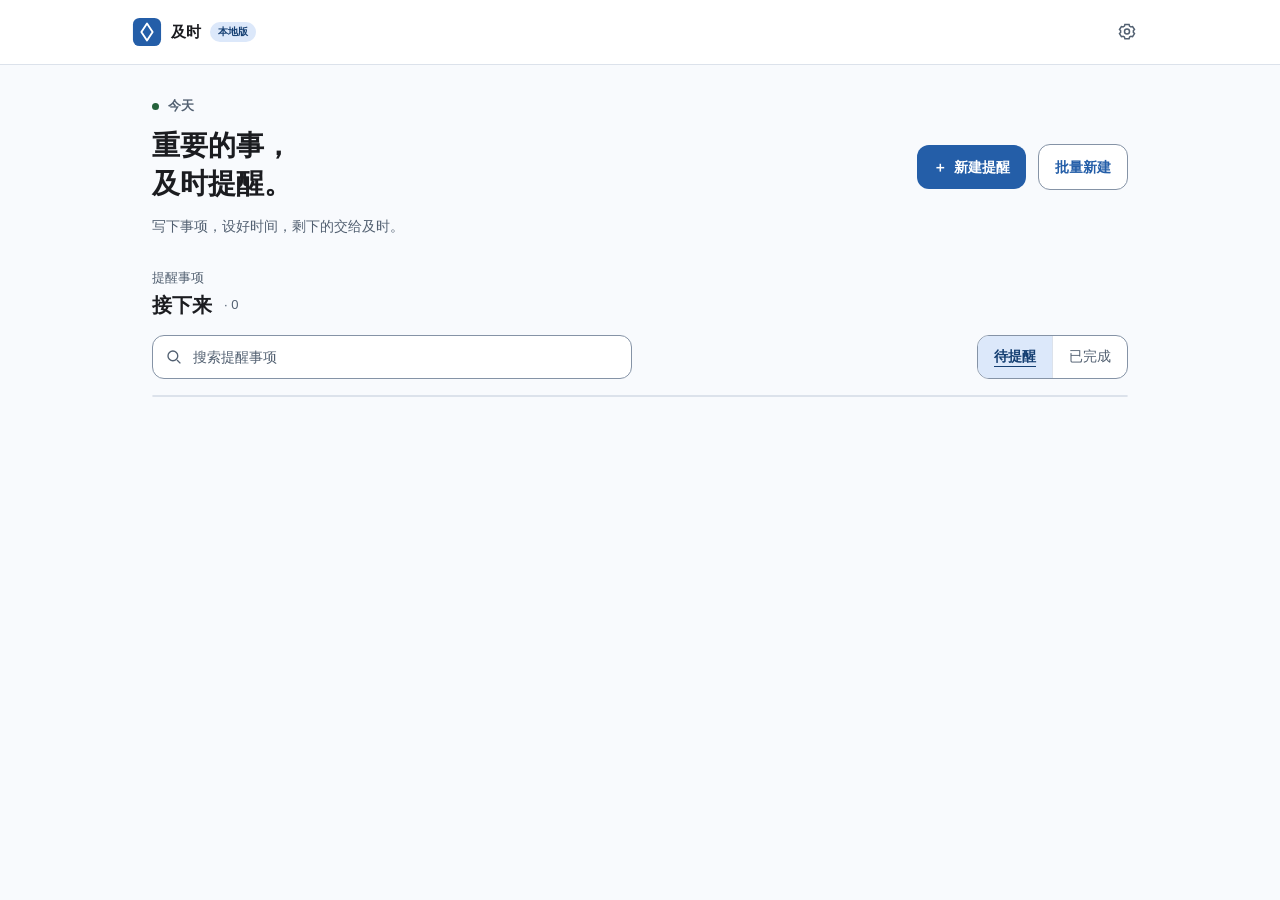
==== frontend/index.html @ ef8cb67c "feat: collapse all reminders and show popups without activation" ====
<!doctype html>
<html lang="zh-CN">
<head>
  <meta charset="UTF-8" />
  <meta name="viewport" content="width=device-width, initial-scale=1" />
  <meta http-equiv="Content-Security-Policy" content="default-src 'self'; img-src 'self' data: blob:; style-src 'self'; script-src 'self'" />
  <title>及时提醒</title>
  <link rel="stylesheet" href="styles.css" />
  <link rel="stylesheet" href="settings.css" />
  <link rel="stylesheet" href="batch.css" />
  <link rel="stylesheet" href="animations.css" />
  <link rel="stylesheet" href="search.css" />
  <link rel="stylesheet" href="design-tokens.css" />
  <link rel="stylesheet" href="main-window.css" />
  <link rel="stylesheet" href="dialogs.css" />
  <link rel="stylesheet" href="reminder-controls.css" />
</head>
<body>
  <main class="app-shell">
    <header class="glass-nav"><div class="nav-inner"><div class="brand"><img class="brand-mark" src="assets/app-icon.svg" alt="" width="32" height="32" /><span>及时</span><span class="local-badge">本地版</span></div><button id="settingsButton" class="icon-button" aria-label="设置"><svg width="20" height="20" viewBox="0 0 24 24" fill="none" stroke="currentColor" stroke-width="1.8" aria-hidden="true" focusable="false"><path d="m9.5 3-.6 2a8 8 0 0 0-1.6.9l-2-.5L3 9l1.4 1.5a8 8 0 0 0 0 1.9L3 14l2.3 3.6 2-.5a8 8 0 0 0 1.6.9l.6 2h5l.6-2a8 8 0 0 0 1.6-.9l2 .5L21 14l-1.4-1.6a8 8 0 0 0 0-1.9L21 9l-2.3-3.6-2 .5a8 8 0 0 0-1.6-.9l-.6-2Z"/><circle cx="12" cy="11.5" r="3"/></svg></button></div></header>
    <div class="workspace">
      <section class="hero">
        <div><p class="eyebrow"><span class="live-dot"></span><span id="todayText">今天</span></p><h1>重要的事，<br />及时提醒。</h1><p class="lede">写下事项，设好时间，剩下的交给及时。</p></div>
        <div class="hero-actions"><button id="newButton" class="primary-button"><span>＋</span>新建提醒</button><button id="batchButton" class="batch-button">批量新建</button></div>
      </section>
      <section class="section-block">
        <div class="section-heading"><div><p class="section-kicker">提醒事项</p><h2 id="listTitle">接下来</h2></div><span id="itemCount" class="quiet-count">0</span></div>
        <div><div class="list-tools"><div class="reminder-search"><span aria-hidden="true"><svg width="18" height="18" viewBox="0 0 24 24" fill="none" stroke="currentColor" stroke-width="1.8" aria-hidden="true" focusable="false"><circle cx="10.5" cy="10.5" r="6.5"/><path d="m16 16 4.5 4.5"/></svg></span><input id="searchInput" aria-label="搜索提醒事项或备注" type="search" autocomplete="off" placeholder="搜索提醒事项" /><button id="clearSearch" class="hidden" aria-label="清除搜索">×</button><div id="searchResults" class="search-results hidden"></div></div><div class="segmented" role="group" aria-label="提醒状态"><button data-view="pending" class="active">待提醒</button><button data-view="done">已完成</button></div></div><div id="reminderList" class="reminder-panel"></div></div>
      </section>
    </div>
  </main>
  <div id="imageViewerOverlay" class="dialog-overlay image-viewer-overlay hidden">
    <section class="image-viewer-dialog" role="dialog" aria-modal="true" aria-label="查看提醒图片">
      <button type="button" class="image-viewer-close" data-close="imageViewer" aria-label="关闭图片查看"><svg width="20" height="20" viewBox="0 0 24 24" fill="none" stroke="currentColor" stroke-width="2" stroke-linecap="round" aria-hidden="true"><path d="M5 5l14 14M19 5 5 19" /></svg></button>
      <img id="imageViewerContent" alt="提醒图片大图" />
    </section>
  </div>
  <div id="editorOverlay" class="dialog-overlay hidden">
    <section class="apple-dialog" role="dialog" aria-modal="true" aria-labelledby="editorTitle"><div class="dialog-top"><div><h2 id="editorTitle">新建提醒</h2><p>设置好时间后，及时会按你设置的位置提醒。</p><p id="editorDraftStatus" class="editor-draft-status hidden" role="status">未保存内容已暂存，下次新建时会恢复。</p></div><button class="dialog-close" aria-label="关闭提醒编辑窗口" data-close="editor">×</button></div>
      <form id="reminderForm" class="reminder-form">
        <label>提醒事项<input id="titleInput" required maxlength="120" placeholder="要提醒我什么？" /></label>
        <label>提醒时间<input id="dueInput" required type="datetime-local" /></label>
        <label id="priorityField"><span>优先级 <small class="field-optional">选填</small></span><select id="priorityInput"><option value="">未设置</option><option value="urgent">紧急</option><option value="medium">中等</option><option value="normal">一般</option></select></label>
        <label><span>备注 <small class="field-optional">选填</small></span><textarea id="noteInput" maxlength="500" placeholder="补充地点、资料或其他说明"></textarea></label>
        <section class="image-attachment" aria-labelledby="imageAttachmentLabel">
          <div class="image-attachment-heading"><span id="imageAttachmentLabel">图片 <small class="field-optional">选填</small></span><small>可直接按 Ctrl+V 粘贴</small></div>
          <input id="imageInput" class="hidden" type="file" accept="image/png,image/jpeg,image/webp" />
          <button id="imageDropZone" class="image-drop-zone" type="button"><strong>添加图片</strong><span>点击选择、拖入，或粘贴剪贴板图片</span></button>
          <div id="imagePreview" class="image-preview hidden"><img id="imagePreviewContent" alt="提醒图片预览" /><div><button id="replaceImageButton" type="button">更换图片</button><button id="removeImageButton" type="button">移除</button></div></div>
          <span id="imageStatus" class="image-status" role="status"></span>
        </section>
        <div class="form-actions"><button id="deleteButton" type="button" class="delete-button">删除</button><span></span><button type="button" class="cancel-button" data-close="editor">关闭</button><button type="submit" class="save-button">保存</button></div>
      </form>
    </section>
  </div>
  <div id="settingsOverlay" class="dialog-overlay hidden">
    <section class="apple-dialog settings-dialog" role="dialog" aria-modal="true" aria-labelledby="settingsTitle"><div class="dialog-top"><div><h2 id="settingsTitle">设置</h2><p>管理默认延后时间和桌面行为。</p></div><button class="dialog-close" aria-label="关闭设置窗口" data-close="settings">×</button></div>
      <div class="settings-scroll"><div class="settings-group">
        <h3 class="settings-section-title">提醒行为</h3>
        <div class="setting-row"><div><strong>明天提醒时间</strong><small>延后页的明天快捷按钮使用此时间</small></div><input id="tomorrowReminderTime" type="time" aria-label="明天提醒默认时间" value="09:00" /></div>
        <div class="setting-row"><div><strong>显示优先级</strong><small>紧急、中等、一般；关闭不会清除已设等级</small></div><input id="priorityEnabled" type="checkbox" aria-label="显示优先级" /></div>
        <div class="setting-row"><div><strong>按优先级排序</strong><small>同等级按提醒时间排列，不改变到期时间</small></div><input id="prioritySort" type="checkbox" aria-label="按优先级排序" /></div>
        <div class="setting-row"><div><strong>优先级配色</strong><small>仅调整标记颜色，不影响等级或排序</small></div><select id="priorityPalette" class="setting-select" aria-label="优先级配色"><option value="">标准</option><option value="muted">低彩度</option></select></div>
        <div class="setting-row"><div><strong>默认延后时间</strong><small>直接输入任意整数分钟</small></div><label class="minute-stepper"><input id="snoozeInput" aria-label="默认延后时间，分钟" type="number" min="1" max="525600" step="1" /><span>分钟</span></label></div>
        <div class="setting-row"><div><strong>全部收起时间</strong><small>收起当前所有提醒，到时间后重新弹出仍到期的事项</small></div><label class="minute-stepper"><input id="collapseMinutesInput" aria-label="全部收起时间，分钟" type="number" min="1" max="1440" step="1" /><span>分钟</span></label></div>
        <div class="setting-row"><div><strong>提醒窗口始终置顶</strong><small>关闭后提醒照常弹出，但可被其他窗口覆盖</small></div><input id="popupAlwaysOnTopInput" type="checkbox" aria-label="提醒窗口始终置顶" /></div>
        <div class="position-setting"><div><strong>提醒区域</strong><small>选择弹窗在屏幕上出现的位置</small></div><div id="positionGrid" class="position-grid" role="group" aria-label="提醒位置"><button data-position="top-left" title="左上" aria-label="左上"></button><button data-position="top-center" title="顶部居中" aria-label="顶部居中"></button><button data-position="top-right" title="右上" aria-label="右上"></button><button data-position="center-left" title="左侧居中" aria-label="左侧居中"></button><button data-position="center" title="屏幕中央" aria-label="屏幕中央"></button><button data-position="center-right" title="右侧居中" aria-label="右侧居中"></button><button data-position="bottom-left" title="左下" aria-label="左下"></button><button data-position="bottom-center" title="底部居中" aria-label="底部居中"></button><button data-position="bottom-right" title="右下" aria-label="右下"></button></div><span id="positionName" class="position-name">右下</span></div>
        <h3 class="settings-section-title">卡片外观</h3>
        <div class="setting-row"><div><strong>卡片之间的间距</strong><small>只调整自动排列的卡片，0～64 像素</small></div><label class="minute-stepper"><input id="popupGap" type="number" min="0" max="64" step="1" aria-label="卡片间距，像素" /><span>px</span></label></div>
        <div class="setting-row"><div><strong>距离屏幕边缘</strong><small>距可用区域边缘的距离，0～120 像素</small></div><label class="minute-stepper"><input id="popupMargin" type="number" min="0" max="120" step="1" aria-label="屏幕边距，像素" /><span>px</span></label></div>
        <div class="setting-row slider-setting"><div><strong>提醒框大小</strong><small>五档调整整个提醒弹窗</small></div><label class="five-step-slider"><input id="popupSizeInput" aria-label="提醒框大小" type="range" min="1" max="5" step="1" value="3" /><span id="popupSizeName">标准</span></label></div>
        <div class="setting-row slider-setting"><div><strong>文字大小</strong><small>只调整提醒弹窗中的文字</small></div><label class="five-step-slider"><input id="textSizeInput" aria-label="提醒文字大小" type="range" min="1" max="5" step="1" value="3" /><span id="textSizeName">标准</span></label></div>
        <div class="setting-row"><div><strong>弹窗字体</strong><small>只影响提醒弹窗，不改变主页</small></div><select id="popupFontInput" aria-label="提醒弹窗字体" class="setting-select"><option value="system">系统默认</option><option value="yahei">微软雅黑</option><option value="simsun">宋体</option><option value="pingfang" disabled>苹方（检测本机字体…）</option></select></div>
        <div class="setting-row slider-setting"><div><strong>弹窗透明度</strong><small>0% 为完全不透明</small></div><label class="five-step-slider"><input id="popupTransparencyInput" aria-label="提醒弹窗透明度" type="range" min="0" max="40" step="10" value="0" /><span id="popupTransparencyName">0%</span></label></div>
        <h3 class="settings-section-title">搜索与预览</h3>
        <div class="setting-row"><div><strong>搜索范围</strong><small>选择关键字匹配的内容</small></div><select id="searchScopeInput" aria-label="搜索范围" class="setting-select"><option value="all">事项和备注</option><option value="title">仅事项</option></select></div>
        <div class="setting-row"><div><strong>搜索定位高亮</strong><small>点击搜索结果后的高亮时间</small></div><label class="minute-stepper"><input id="searchHighlightInput" aria-label="搜索定位高亮时间，秒" type="number" min="1" max="10" step="1" /><span>秒</span></label></div>
        <div class="setting-row"><div><strong>预览窗口时间</strong><small>调整卡片外观时，预览窗口自动关闭的时间</small></div><label class="minute-stepper"><input id="previewSecondsInput" aria-label="预览窗口时间，秒" type="number" min="1" max="30" step="1" /><span>秒</span></label></div>
        <h3 class="settings-section-title">备份与测试</h3>
        <div class="setting-row transfer-row"><div><strong>备份与迁移</strong><small>用通用 JSON 文件导出或导入提醒事项</small><span id="transferStatus" class="transfer-status" role="status">导入时会与本机提醒合并，不会覆盖现有事项</span></div><div class="transfer-actions"><button id="exportButton" class="setting-button">导出</button><button id="importButton" class="setting-button">导入</button><input id="importFile" class="hidden" type="file" accept=".json,application/json" /></div></div>
        <div class="setting-row"><div><strong>测试提醒</strong><small>立即在所选区域预览提醒弹窗</small></div><button id="testReminderButton" class="setting-button">测试</button></div>
        <h3 class="settings-section-title">关于软件</h3>
        <div class="setting-row"><div><strong>当前版本</strong><small>及时提醒 Windows 桌面版</small></div><span class="version-number">2.4.0</span></div>
        <details class="release-notes"><summary>查看更新日志</summary><div class="release-notes-content"><p><strong>2.4.0 · 2026-11-09</strong><br />提醒可一键全部收起并定时重现；增加收起时间和置顶设置；弹窗不抢正在输入的焦点。</p><p><strong>2.3.3 · 2026-10-29</strong><br />修正图片查看关闭按钮居中；新建提醒支持未保存草稿恢复，点击框外不再关闭。</p><p><strong>2.3.2 · 2026-10-29</strong><br />设置中新增版本与更新日志；修正 Windows 便携版缺少运行文件的问题。</p><p><strong>2.3.1 · 2026-10-29</strong><br />提醒图片支持点击放大查看。</p><p><strong>2.3.0 · 2026-10-29</strong><br />新增优先级、时间滚轮和提醒卡片间距设置。</p><p><strong>2.2.0 · 2026-10-26</strong><br />新增提醒图片附件，支持粘贴、拖入和本地备份。</p><p><strong>2.1.1 · 2026-10-26</strong><br />修复搜索结果的待办和完成排序。</p></div></details>
      </div><p class="settings-footnote">关闭窗口后仍会在系统托盘继续提醒；要完全退出，请右键托盘图标并选择“退出”。所有数据仅保存在本机。</p></div>
    </section>
  </div>
  <div id="batchOverlay" class="dialog-overlay hidden">
    <section class="apple-dialog batch-dialog" role="dialog" aria-modal="true" aria-labelledby="batchTitle">
      <div class="dialog-top"><div><h2 id="batchTitle">批量新建提醒</h2><p>一行一条提醒，粘贴后会自动识别日期和时间。</p></div><button class="dialog-close" aria-label="关闭批量新建窗口" data-close="batch">×</button></div>
      <div class="batch-layout">
        <div class="batch-input-area"><label for="batchInput">提醒文本</label><textarea id="batchInput" spellcheck="false" placeholder="取快递 10.23 19:00&#10;提交工作报告 10.24 09:30&#10;给家里打电话 明天 20:00"></textarea><span id="batchLineCount" class="batch-hint">一行一条，空行会自动忽略</span></div>
        <aside class="format-help"><strong>输入格式</strong><p><code>提醒事项 日期 时间</code></p><ul><li>不写日期时默认今天</li><li>年份不写时默认今年</li><li>日期：10.23、10-23、2026-10-23</li><li>也支持：今天、明天、后天</li><li>时间：19:00 或 1900</li><li>可选优先级：[紧急]、[中等]、[一般]</li></ul><strong>示例</strong><pre>取快递 10.23 19:00
给家里打电话 明天 2000
整理资料 [紧急] 明天 18:30</pre></aside>
      </div>
      <div class="preview-block"><div class="preview-heading"><strong>解析预览</strong><span id="previewSummary" role="status">等待输入</span></div><div id="batchPreview" class="batch-preview"><div class="preview-empty">输入提醒后，这里会显示解析结果。</div></div></div>
      <label id="pastConfirmRow" class="past-confirm hidden"><input id="pastConfirm" type="checkbox" />我确认创建标黄色的已过期提醒</label>
      <div class="batch-footer"><button type="button" class="cancel-button" data-close="batch">取消</button><button id="createBatchButton" type="button" class="save-button" disabled>创建提醒</button></div>
    </section>
  </div>
  <script src="tauri-bridge.js"></script>
  <script src="time-controls.js"></script>
  <script src="renderer.js"></script>
  <script src="dialog-accessibility.js"></script>
  <script src="local-fonts.js"></script>
</body>
</html>
---- frontend/styles.css ----
:root{--bg:#f5f5f7;--surface:#fff;--text:#1d1d1f;--muted:#6e6e73;--quiet:#86868b;--faint:#d2d2d7;--line:rgba(0,0,0,.07);--blue:#0071e3;--green:#30d158;--font:-apple-system,BlinkMacSystemFont,"Segoe UI","PingFang SC","Microsoft YaHei",sans-serif}*{box-sizing:border-box}body{margin:0;background:var(--bg);color:var(--text);font-family:var(--font);-webkit-font-smoothing:antialiased}button,input,textarea{font:inherit}.hidden{display:none!important}.app-shell{min-height:100vh;padding-bottom:100px}.glass-nav{position:sticky;top:0;z-index:10;background:rgba(245,245,247,.8);backdrop-filter:blur(20px);border-bottom:1px solid var(--line)}.nav-inner{width:min(100%,1080px);height:58px;margin:auto;padding:0 22px;display:flex;align-items:center;justify-content:space-between}.brand{display:flex;align-items:center;gap:9px;font-size:15px;font-weight:650}.brand-mark{width:30px;height:30px;border-radius:9px;background:var(--text);color:#fff;display:grid;place-items:center;font-size:22px}.local-badge{padding:3px 8px;border-radius:999px;background:rgba(48,209,88,.11);color:#248a3d;font-size:10px;font-weight:650}.icon-button{width:42px;height:42px;border:0;border-radius:50%;background:transparent;color:var(--muted);font-size:20px;cursor:pointer}.icon-button:hover{background:rgba(0,0,0,.05)}.workspace{width:min(100%,960px);margin:auto;padding:0 22px}.hero{padding:68px 0 58px;display:flex;align-items:end;justify-content:space-between;gap:28px}.eyebrow{margin:0 0 16px;color:var(--quiet);font-size:12px;font-weight:650;letter-spacing:.08em;display:flex;align-items:center;gap:9px}.live-dot{width:7px;height:7px;border-radius:50%;background:var(--green);box-shadow:0 0 0 5px rgba(48,209,88,.1)}h1{margin:0;font-size:clamp(42px,6vw,64px);line-height:1.06;letter-spacing:-.045em}.lede{margin:18px 0 0;color:var(--muted);font-size:17px}.primary-button{height:48px;padding:0 20px;border:0;border-radius:999px;background:var(--blue);color:#fff;display:flex;align-items:center;gap:7px;font-weight:600;box-shadow:0 8px 24px rgba(0,113,227,.18);cursor:pointer}.primary-button:hover{transform:translateY(-1px)}.section-block{display:grid;grid-template-columns:180px minmax(0,1fr);gap:32px}.section-heading{padding-top:8px;display:flex;justify-content:space-between}.section-kicker{margin:0 0 4px;color:var(--quiet);font-size:12px}h2{margin:0;font-size:25px;letter-spacing:-.025em}.quiet-count{color:#aaa;font-size:13px}.segmented{width:max-content;margin:0 0 14px auto;padding:3px;border-radius:999px;background:rgba(0,0,0,.05)}.segmented button{height:34px;padding:0 16px;border:0;border-radius:999px;background:transparent;color:var(--muted);font-size:13px;cursor:pointer}.segmented button.active{background:#fff;color:var(--text);font-weight:600;box-shadow:0 1px 3px rgba(0,0,0,.12)}.reminder-panel{overflow:hidden;background:#fff;border-radius:22px;box-shadow:0 1px 3px rgba(0,0,0,.05),0 14px 40px rgba(0,0,0,.05)}.reminder-row{min-height:78px;padding:16px 18px;display:grid;grid-template-columns:24px minmax(0,1fr) auto;align-items:center;gap:14px}.reminder-row+.reminder-row{border-top:1px solid var(--line)}.reminder-row:hover{background:#fbfbfd}.check-button{width:24px;height:24px;padding:0;border:1.5px solid var(--faint);border-radius:50%;background:transparent;color:#fff;cursor:pointer}.reminder-copy,.reminder-time{border:0;background:transparent;cursor:pointer}.reminder-copy{min-width:0;text-align:left;display:flex;flex-direction:column;gap:4px}.reminder-copy strong{font-size:16px}.reminder-copy small{overflow:hidden;color:var(--muted);font-size:12.5px;text-overflow:ellipsis;white-space:nowrap}.reminder-time{color:var(--quiet);font-size:12.5px}.is-done .check-button{background:var(--quiet);border-color:var(--quiet)}.is-done .reminder-copy strong{color:var(--quiet);text-decoration:line-through}.empty-state{min-height:178px;padding:36px;color:var(--quiet);display:flex;flex-direction:column;align-items:center;justify-content:center;gap:7px;text-align:center}.empty-state strong{color:var(--muted);font-size:14px}.empty-state span{font-size:12.5px}.empty-bell{font-size:28px}.dialog-overlay{position:fixed;inset:0;z-index:30;padding:16px;background:rgba(0,0,0,.14);backdrop-filter:blur(3px);display:grid;place-items:center}.apple-dialog{width:min(520px,calc(100vw - 32px));padding:22px;display:grid;gap:20px;border:1px solid rgba(255,255,255,.6);border-radius:22px;background:rgba(255,255,255,.94);box-shadow:0 30px 80px rgba(0,0,0,.2)}.dialog-top{display:flex;justify-content:space-between;gap:18px}.dialog-top p{margin:6px 0 0;color:var(--muted);font-size:13px}.dialog-close{width:32px;height:32px;border:0;border-radius:50%;background:rgba(0,0,0,.05);font-size:20px;cursor:pointer}.reminder-form{display:grid;gap:15px}.reminder-form label{color:var(--muted);display:grid;gap:7px;font-size:12.5px;font-weight:550}.reminder-form input,.reminder-form textarea{width:100%;border:1px solid var(--line);border-radius:12px;background:#fff;color:var(--text)}.reminder-form input{height:46px;padding:0 13px}.reminder-form textarea{min-height:88px;padding:12px 13px;resize:vertical}.form-actions{display:grid;grid-template-columns:auto 1fr auto auto;gap:8px}.form-actions button{height:42px;padding:0 16px;border:0;border-radius:999px;font-size:13px;font-weight:600;cursor:pointer}.delete-button{padding-left:0!important;background:transparent;color:#c9342f}.cancel-button{background:rgba(0,0,0,.055)}.save-button{background:var(--blue);color:white}.settings-dialog{width:min(560px,calc(100vw - 32px))}.settings-group{overflow:hidden;border-radius:18px;background:#fff;box-shadow:0 8px 24px rgba(0,0,0,.05)}.setting-row{min-height:78px;padding:14px 16px;display:flex;align-items:center;justify-content:space-between;gap:18px}.setting-row+.setting-row{border-top:1px solid var(--line)}.setting-row>div{display:grid;gap:4px}.setting-row strong{font-size:14px}.setting-row small{color:var(--muted);font-size:11.5px}.minute-stepper{height:36px;padding:0 11px;border-radius:999px;background:rgba(0,0,0,.055);display:flex;align-items:center;gap:5px;color:var(--muted);font-size:12px}.minute-stepper input{width:64px;border:0;background:transparent;text-align:right;outline:0}.status-pill{padding:8px 12px;border-radius:999px;background:rgba(48,209,88,.1);color:#248a3d;font-size:12px;font-weight:600}.settings-footnote{margin:-4px 2px 0;color:var(--quiet);font-size:11.5px;line-height:1.5}@media(max-width:700px){.hero{align-items:start;flex-direction:column}.section-block{grid-template-columns:1fr;gap:14px}.segmented{margin-left:0}.reminder-row{grid-template-columns:24px minmax(0,1fr)}.reminder-time{grid-column:2;justify-self:start}.dialog-overlay{place-items:end center;padding:12px}.apple-dialog{width:100%}}
---- frontend/settings.css ----
.setting-button {
  min-width: 62px;
  height: 36px;
  padding: 0 14px;
  border: 0;
  border-radius: 999px;
  background: rgba(0, 0, 0, .055);
  color: #0066cc;
  font-size: 12.5px;
  font-weight: 600;
  cursor: pointer;
}

.setting-button:hover { background: rgba(0, 113, 227, .09); }

.position-setting { padding: 18px 16px; border-top: 1px solid rgba(0, 0, 0, .07); display: grid; justify-items: center; gap: 12px; }
.position-setting > div:first-child { width: 100%; display: grid; gap: 4px; }
.position-setting strong { font-size: 14px; }
.position-setting small { color: #6e6e73; font-size: 11.5px; }
.position-grid { width: 214px; padding: 12px; display: grid; grid-template-columns: repeat(3, 1fr); gap: 7px; border: 1px solid rgba(0, 0, 0, .09); border-radius: 12px; background: #fbfbfd; }
.position-grid button { height: 31px; border: 1px solid rgba(0, 0, 0, .09); border-radius: 6px; background: #fff; cursor: pointer; }
.position-grid button:hover { border-color: #0071e3; }
.position-grid button.active { border-color: #0071e3; background: #0071e3; box-shadow: 0 3px 9px rgba(0, 113, 227, .2); }
.position-name { color: #6e6e73; font-size: 12px; }
.transfer-row>div:first-child{min-width:0}.transfer-actions{display:flex!important;grid-auto-flow:column;gap:7px!important;flex-shrink:0}.transfer-status{color:#86868b;font-size:10.5px;line-height:1.4}.transfer-status.error{color:#c9342f}
.five-step-slider{width:210px;display:grid;grid-template-columns:1fr 42px;align-items:center;gap:10px;color:#6e6e73;font-size:12px}.five-step-slider input{width:100%;accent-color:#0071e3;cursor:pointer}.five-step-slider span{text-align:right}.slider-setting{min-height:86px}
.settings-dialog{max-height:calc(100vh - 32px);overflow:auto}.setting-select{min-width:150px;height:38px;padding:0 32px 0 12px;border:1px solid rgba(0,0,0,.08);border-radius:10px;background:#fff;color:#1d1d1f}
.version-number{color:#6e6e73;font-size:13px;font-variant-numeric:tabular-nums}.release-notes{border-top:1px solid rgba(0,0,0,.07);padding:0 16px}.release-notes summary{padding:18px 0;color:#0066cc;font-size:13px;font-weight:600;cursor:pointer}.release-notes summary:focus-visible{outline:2px solid #0071e3;outline-offset:2px;border-radius:4px}.release-notes-content{max-height:220px;overflow:auto;padding:0 0 16px;color:#6e6e73;font-size:12px;line-height:1.6}.release-notes-content p{margin:0 0 12px}.release-notes-content strong{color:#1d1d1f}
---- frontend/batch.css ----
.hero-actions { display: flex; align-items: center; gap: 10px; }
.batch-button { height: 48px; padding: 0 20px; border: 1px solid rgba(0,0,0,.08); border-radius: 999px; background: #fff; color: #1d1d1f; font-weight: 600; box-shadow: 0 5px 18px rgba(0,0,0,.05); cursor: pointer; }
.batch-button:hover { background: #fbfbfd; transform: translateY(-1px); }
.batch-dialog { width: min(900px, calc(100vw - 32px)); max-height: calc(100vh - 32px); overflow: auto; }
.batch-layout { display: grid; grid-template-columns: minmax(0, 1.55fr) minmax(230px, .75fr); gap: 16px; }
.batch-input-area { display: grid; gap: 7px; }
.batch-input-area label { color: #6e6e73; font-size: 12.5px; font-weight: 600; }
#batchInput { width: 100%; min-height: 220px; padding: 13px 14px; border: 1px solid rgba(0,0,0,.09); border-radius: 14px; background: #fff; color: #1d1d1f; font: 13px/1.75 ui-monospace, "SFMono-Regular", Consolas, monospace; resize: vertical; }
.batch-hint { color: #86868b; font-size: 11.5px; }
.format-help { padding: 16px; border-radius: 16px; background: #f5f5f7; color: #424245; }
.format-help strong { font-size: 13px; }
.format-help p { margin: 8px 0 10px; }
.format-help code { padding: 4px 7px; border-radius: 6px; background: #fff; color: #0066cc; font-size: 11.5px; }
.format-help ul { margin: 0 0 15px; padding-left: 18px; color: #6e6e73; font-size: 11.5px; line-height: 1.75; }
.format-help pre { margin: 8px 0 0; padding: 10px; overflow: auto; border-radius: 9px; background: #fff; color: #424245; font: 10.5px/1.65 ui-monospace, Consolas, monospace; white-space: pre-wrap; }
.preview-block { display: grid; gap: 9px; }
.preview-heading { display: flex; justify-content: space-between; align-items: center; }
.preview-heading strong { font-size: 13px; }
.preview-heading span { color: #86868b; font-size: 11.5px; }
.batch-preview { max-height: 225px; overflow: auto; border: 1px solid rgba(0,0,0,.08); border-radius: 14px; background: #fff; }
.preview-empty { min-height: 90px; display: grid; place-items: center; color: #86868b; font-size: 12px; }
.preview-row { min-height: 58px; padding: 10px 12px; display: grid; grid-template-columns: 26px minmax(0,1fr) auto; align-items: center; gap: 10px; }
.preview-row + .preview-row { border-top: 1px solid rgba(0,0,0,.06); }
.preview-icon { width: 24px; height: 24px; border-radius: 50%; display: grid; place-items: center; background: rgba(48,209,88,.12); color: #248a3d; font-size: 12px; font-weight: 700; }
.preview-copy { min-width: 0; display: grid; gap: 3px; }
.preview-copy strong { overflow: hidden; text-overflow: ellipsis; white-space: nowrap; font-size: 13px; }
.preview-copy small { color: #86868b; font-size: 11px; }
.preview-time { color: #6e6e73; font-size: 11.5px; white-space: nowrap; }
.preview-row.past { background: #fff8e8; }
.preview-row.past .preview-icon { background: #ffedbd; color: #9a6700; }
.preview-row.error { background: #fff4f3; }
.preview-row.error .preview-icon { background: #ffe0de; color: #c9342f; }
.preview-row.error .preview-copy strong { color: #c9342f; }
.past-confirm { min-height: 40px; padding: 9px 12px; border-radius: 12px; background: #fff8e8; color: #7a5200; display: flex; align-items: center; gap: 9px; font-size: 12px; }
.past-confirm input { width: 16px; height: 16px; accent-color: #0071e3; }
.batch-footer { display: flex; justify-content: flex-end; gap: 8px; }
.batch-footer button { min-width: 96px; height: 42px; padding: 0 16px; border: 0; border-radius: 999px; font-size: 13px; font-weight: 600; cursor: pointer; }
.batch-footer .save-button:disabled { opacity: .42; cursor: default; }
@media(max-width:760px){.hero-actions{width:100%;flex-wrap:wrap}.batch-layout{grid-template-columns:1fr}.format-help{display:none}.batch-dialog{max-height:calc(100vh - 24px)}}
---- frontend/animations.css ----
.reminder-row.completing {
  pointer-events: none;
  animation: completed-row 520ms cubic-bezier(.2,.8,.2,1) forwards;
}

.reminder-row.completing .check-button {
  border-color: #30b95c;
  background: #30b95c;
  color: white;
  animation: completed-check 420ms cubic-bezier(.2,1.45,.35,1) both;
}

@keyframes completed-check {
  0% { transform: scale(.7); opacity: .35; }
  55% { transform: scale(1.22); opacity: 1; }
  100% { transform: scale(1); opacity: 1; }
}

@keyframes completed-row {
  0%, 68% { opacity: 1; transform: translateX(0); }
  100% { opacity: 0; transform: translateX(22px); }
}

@media (prefers-reduced-motion: reduce) {
  .reminder-row.completing, .reminder-row.completing .check-button { animation-duration: 1ms; }
}
---- frontend/search.css ----
.list-tools{position:relative;z-index:4;margin-bottom:14px;display:flex;align-items:center;justify-content:space-between;gap:12px}.list-tools .segmented{margin:0}.reminder-search{position:relative;width:min(330px,100%);height:40px;display:flex;align-items:center;gap:8px;padding:0 10px;border:1px solid rgba(0,0,0,.08);border-radius:12px;background:#fff;box-shadow:0 4px 16px rgba(0,0,0,.04)}.reminder-search>span{color:#86868b;font-size:20px}.reminder-search input{min-width:0;flex:1;border:0;outline:0;background:transparent;color:#1d1d1f;font-size:13px}.reminder-search>button{width:24px;height:24px;padding:0;border:0;border-radius:50%;background:rgba(0,0,0,.06);color:#6e6e73;cursor:pointer}.search-results{position:absolute;top:46px;left:0;width:min(430px,calc(100vw - 44px));max-height:300px;overflow:auto;padding:6px;border:1px solid rgba(0,0,0,.08);border-radius:14px;background:#fff;box-shadow:0 18px 45px rgba(0,0,0,.18)}.search-result{width:100%;padding:10px;border:0;border-radius:9px;background:transparent;display:grid;grid-template-columns:minmax(0,1fr) auto;gap:4px 12px;text-align:left;cursor:pointer}.search-result:hover,.search-result.active{background:#f2f7ff}.search-result strong{overflow:hidden;text-overflow:ellipsis;white-space:nowrap;font-size:13px}.search-result small{overflow:hidden;color:#86868b;text-overflow:ellipsis;white-space:nowrap;font-size:11px}.search-result em{grid-row:1/3;grid-column:2;align-self:center;color:#86868b;font-size:10px;font-style:normal}.search-empty{padding:22px;color:#86868b;text-align:center;font-size:12px}.reminder-row.search-highlight{position:relative;z-index:1;animation:search-locate 900ms ease-in-out infinite alternate;background:#fff5bf;box-shadow:inset 4px 0 #ffb800}@keyframes search-locate{from{background:#fff9dc}to{background:#ffe98d}}@media(max-width:700px){.list-tools{align-items:stretch;flex-direction:column}.reminder-search{width:100%}.list-tools .segmented{align-self:flex-start}}
---- frontend/design-tokens.css ----
/* Project-specific desktop values inspired by Material Design 3 roles. */
:root {
  --md-primary: #245ea8;
  --md-on-primary: #fff;
  --md-primary-container: #dce8fa;
  --md-on-primary-container: #153f72;
  --md-surface: #f8fafd;
  --md-surface-container: #edf1f7;
  --md-surface-lowest: #fff;
  --md-on-surface: #1b1c20;
  --md-on-surface-variant: #526071;
  --md-outline: #8593a6;
  --md-outline-variant: #dce2eb;
  --md-error: #b3261e;
  --md-success: #24613b;
  --md-font: "Microsoft YaHei", "Microsoft YaHei UI", "Segoe UI", sans-serif;
  --md-title-large: 28px;
  --md-title-medium: 20px;
  --md-body-large: 16px;
  --md-body-medium: 14px;
  --md-label: 13px;
  --md-space-1: 4px;
  --md-space-2: 8px;
  --md-space-3: 12px;
  --md-space-4: 16px;
  --md-space-6: 24px;
  --md-space-8: 32px;
  --md-radius-small: 8px;
  --md-radius-control: 12px;
  --md-radius-surface: 16px;
  --md-border: 1px solid var(--md-outline-variant);
  --md-shadow-overlay: 0 8px 24px rgb(27 28 32 / 12%);
  --md-focus: 2px solid var(--md-primary);
  --md-focus-offset: 3px;
}
---- frontend/main-window.css ----
/* Stage 1: scope presentation to the main surface, leaving overlays and popups intact. */
.app-shell {
  min-height: 100vh;
  padding-bottom: var(--md-space-8);
  background: var(--md-surface);
  color: var(--md-on-surface);
  font-family: var(--md-font);
}
.app-shell .glass-nav {
  background: var(--md-surface-lowest);
  border-bottom: var(--md-border);
  backdrop-filter: none;
}
.app-shell .nav-inner { max-width: 1080px; padding-inline: var(--md-space-8); height: 64px; }
.app-shell .brand-mark { background: var(--md-primary); border-radius: var(--md-radius-small); }
.app-shell .local-badge { background: var(--md-primary-container); color: var(--md-on-primary-container); }
.app-shell .icon-button { color: var(--md-on-surface-variant); border-radius: var(--md-radius-control); }
.app-shell .icon-button { display: grid; place-items: center; }
.app-shell .icon-button:hover { background: var(--md-surface-container); }
.app-shell .workspace { width: min(100%, 1040px); padding-inline: var(--md-space-8); }
.app-shell .hero { padding-block: var(--md-space-8); gap: var(--md-space-6); align-items: center; }
.app-shell .eyebrow { margin-bottom: var(--md-space-3); color: var(--md-on-surface-variant); font-size: var(--md-label); letter-spacing: 0; }
.app-shell .live-dot { background: var(--md-success); box-shadow: none; }
.app-shell h1 { font-size: var(--md-title-large); line-height: 1.35; letter-spacing: 0; }
.app-shell .lede { margin-top: var(--md-space-3); color: var(--md-on-surface-variant); font-size: var(--md-body-medium); line-height: 1.6; }
.app-shell .hero-actions { gap: var(--md-space-3); flex-shrink: 0; }
.app-shell .primary-button, .app-shell .batch-button {
  min-height: 44px;
  height: auto;
  padding: var(--md-space-3) var(--md-space-4);
  border-radius: var(--md-radius-control);
  font-size: var(--md-body-medium);
  line-height: 20px;
  box-shadow: none;
  white-space: nowrap;
}
.app-shell .primary-button { background: var(--md-primary); color: var(--md-on-primary); }
.app-shell .batch-button { background: var(--md-surface-lowest); color: var(--md-primary); border: 1px solid var(--md-outline); }
.app-shell .primary-button:hover { background: var(--md-on-primary-container); transform: none; }
.app-shell .batch-button:hover { background: var(--md-primary-container); transform: none; }
.app-shell .primary-button:active, .app-shell .batch-button:active { box-shadow: inset 0 0 0 2px rgb(27 28 32 / 15%); }
.app-shell .section-block { display: grid; grid-template-columns: minmax(0, 1fr); gap: var(--md-space-4); }
.app-shell .section-heading { display: grid; grid-template-columns: max-content max-content minmax(0, 1fr); padding-top: 0; align-items: center; gap: var(--md-space-1) var(--md-space-3); }
.app-shell .section-heading > div { display: contents; }
.app-shell .section-kicker { grid-column: 1 / -1; color: var(--md-on-surface-variant); font-size: var(--md-label); margin: 0; }
.app-shell h2 { font-size: var(--md-title-medium); line-height: 28px; letter-spacing: 0; }
.app-shell .quiet-count { grid-column: 2; grid-row: 2; color: var(--md-on-surface-variant); font-size: var(--md-label); }
.app-shell .quiet-count::before { content: "· "; }
.app-shell .list-tools { gap: var(--md-space-4); margin-bottom: var(--md-space-4); }
.app-shell .reminder-search { width: min(480px, 100%); min-width: 180px; height: 44px; padding-inline: var(--md-space-3); border: 1px solid var(--md-outline); border-radius: var(--md-radius-control); background: var(--md-surface-lowest); box-shadow: none; }
.app-shell .reminder-search > span { color: var(--md-on-surface-variant); }
.app-shell .reminder-search > span { display: grid; place-items: center; }
.app-shell .reminder-search input { color: var(--md-on-surface); font-size: var(--md-body-medium); }
.app-shell .reminder-search input::placeholder { color: var(--md-on-surface-variant); opacity: 1; }
.app-shell .reminder-search:focus-within { outline: var(--md-focus); outline-offset: var(--md-focus-offset); }
.app-shell .reminder-search > button { width: 32px; height: 32px; flex-shrink: 0; color: var(--md-on-surface-variant); background: var(--md-surface-container); }
.app-shell .segmented { display: flex; flex-shrink: 0; padding: 0; border: 1px solid var(--md-outline); border-radius: var(--md-radius-control); background: var(--md-surface-lowest); }
.app-shell .segmented button { min-height: 42px; height: auto; padding-inline: var(--md-space-4); border-radius: 0; font-size: var(--md-body-medium); color: var(--md-on-surface-variant); }
.app-shell .segmented button:first-child { border-radius: 11px 0 0 11px; }
.app-shell .segmented button:last-child { border-radius: 0 11px 11px 0; border-left: var(--md-border); }
.app-shell .segmented button:hover { background: var(--md-surface-container); }
.app-shell .segmented button.active { background: var(--md-primary-container); color: var(--md-on-primary-container); box-shadow: none; text-decoration: underline; text-underline-offset: 5px; }
.app-shell .reminder-panel { border: var(--md-border); border-radius: var(--md-radius-surface); box-shadow: none; background: var(--md-surface-lowest); }
.app-shell .reminder-row { min-height: 80px; padding: var(--md-space-4); grid-template-columns: 40px minmax(0, 1fr) auto auto; gap: var(--md-space-3); }
.app-shell .reminder-row + .reminder-row { border-top: var(--md-border); }
.app-shell .reminder-row:hover { background: var(--md-surface); }
.app-shell .check-button { position: relative; isolation: isolate; width: 40px; height: 40px; border: 0; background: transparent; border-radius: 50%; }
.app-shell .check-button::before { content: ""; position: absolute; inset: 8px; z-index: -1; border: 1.5px solid var(--md-outline); border-radius: 50%; }
.app-shell .reminder-copy strong { color: var(--md-on-surface); font-size: var(--md-body-large); line-height: 24px; overflow-wrap: anywhere; }
.app-shell .reminder-copy small, .app-shell .reminder-time { color: var(--md-on-surface-variant); font-size: var(--md-label); line-height: 20px; }
.app-shell .reminder-thumbnail { width: 48px; height: 48px; display: block; border-radius: var(--md-radius-small); object-fit: cover; background: var(--md-surface-container); }
.app-shell .reminder-thumbnail-button { width: 48px; height: 48px; padding: 0; border: 0; border-radius: var(--md-radius-small); background: transparent; cursor: zoom-in; }
.app-shell .reminder-thumbnail-button:focus-visible { outline: var(--md-focus); outline-offset: var(--md-focus-offset); }
.app-shell .is-done .check-button, .app-shell .reminder-row.completing .check-button { background: transparent; border-color: transparent; }
.app-shell .is-done .check-button::before, .app-shell .reminder-row.completing .check-button::before { background: var(--md-success); border-color: var(--md-success); }
.app-shell .is-done .reminder-copy strong { color: var(--md-on-surface-variant); }
.app-shell .empty-state { min-height: 178px; padding: var(--md-space-8); color: var(--md-on-surface-variant); }
.app-shell .empty-state strong { color: var(--md-on-surface); font-size: var(--md-body-medium); }
.app-shell .empty-state span { font-size: var(--md-label); line-height: 20px; }
.app-shell .empty-state .empty-bell { font-size: 26px; }
.app-shell .search-results { top: 52px; border: var(--md-border); border-radius: var(--md-radius-control); box-shadow: var(--md-shadow-overlay); background: var(--md-surface-lowest); }
.app-shell .search-result { padding: var(--md-space-3); gap: var(--md-space-1) var(--md-space-3); }
.app-shell .search-result:hover, .app-shell .search-result.active { background: var(--md-primary-container); }
.app-shell .search-result strong { color: var(--md-on-surface); font-size: var(--md-body-medium); }
.app-shell .search-result small, .app-shell .search-result em, .app-shell .search-empty { color: var(--md-on-surface-variant); font-size: var(--md-label); }
.app-shell button:focus-visible { outline: var(--md-focus); outline-offset: var(--md-focus-offset); position: relative; z-index: 1; }
.app-shell .search-result:focus-visible { outline-offset: -2px; }
@media (max-width: 820px) {
  .app-shell .hero { align-items: flex-start; flex-direction: column; gap: var(--md-space-4); }
  .app-shell .hero-actions { flex-wrap: wrap; }
}
@media (max-width: 700px) {
  .app-shell .workspace, .app-shell .nav-inner { padding-inline: var(--md-space-4); }
  .app-shell .hero { padding-block: var(--md-space-6); }
  .app-shell .reminder-search { width: 100%; }
  .app-shell .reminder-row { grid-template-columns: 40px minmax(0, 1fr) auto; }
  .app-shell .reminder-time { grid-column: 2; justify-self: start; }
  .app-shell .reminder-thumbnail { grid-column: 3; grid-row: 1 / span 2; align-self: center; }
}
@media (prefers-reduced-motion: reduce) {
  .app-shell .reminder-row.search-highlight { animation: none; }
}

/* Asset geometry is identical in the app, tray and executable. */
.app-shell img.brand-mark { display: block; object-fit: contain; background: transparent; border-radius: 0; }
.app-shell .reminder-row.restoring { pointer-events: none; animation: restored-row 520ms cubic-bezier(.2,.8,.2,1) forwards; }
.app-shell .reminder-row.restoring .check-button::before { background: transparent; border-color: var(--md-primary); }
.app-shell .reminder-row.restoring .check-button { animation: restored-check 420ms ease both; }
@keyframes restored-row { 0%, 68% { opacity: 1; transform: translateX(0); } 100% { opacity: 0; transform: translateX(-22px); } }
@keyframes restored-check { 0% { transform: scale(1); } 45% { transform: scale(.8); } 100% { transform: scale(1); } }
@media (prefers-reduced-motion: reduce) { .app-shell .reminder-row.restoring, .app-shell .reminder-row.restoring .check-button { animation-duration: 1ms; } }
---- frontend/dialogs.css ----
/* Stage 2: shared desktop dialogs. Independent reminder windows do not load this file. */
body.has-open-dialog { overflow: hidden; }
.image-viewer-overlay { z-index: 40; }
.image-viewer-dialog { position: relative; display: grid; place-items: center; width: min(960px, 100%); height: min(760px, calc(100dvh - 48px)); padding: 48px 16px 16px; border-radius: var(--md-radius-surface); background: var(--md-surface-lowest); box-shadow: var(--md-shadow-overlay); }
.image-viewer-dialog img { display: block; max-width: 100%; max-height: 100%; object-fit: contain; }
.image-viewer-close { position: absolute; top: 8px; right: 8px; display: grid; place-items: center; width: 36px; height: 36px; padding: 0; border: 0; border-radius: var(--md-radius-control); background: var(--md-surface-container); color: var(--md-on-surface); cursor: pointer; }
.image-viewer-close svg { display: block; }
.editor-draft-status { color: var(--md-primary) !important; }
.image-viewer-close:focus-visible { outline: var(--md-focus); outline-offset: var(--md-focus-offset); }
.dialog-overlay {
  padding: var(--md-space-6);
  background: rgb(27 28 32 / 24%);
  backdrop-filter: blur(4px);
}
.dialog-overlay .apple-dialog {
  width: min(560px, calc(100vw - 48px));
  max-height: calc(100dvh - 48px);
  min-height: 0;
  padding: var(--md-space-6);
  gap: var(--md-space-6);
  overflow: auto;
  overscroll-behavior: contain;
  scrollbar-gutter: stable;
  border: var(--md-border);
  border-radius: 20px;
  background: var(--md-surface-lowest);
  color: var(--md-on-surface);
  box-shadow: var(--md-shadow-overlay);
  font-family: var(--md-font);
}
.dialog-overlay .dialog-top { gap: var(--md-space-4); }
.dialog-overlay .dialog-top h2 { margin: 0; font-size: 24px; line-height: 32px; letter-spacing: 0; }
.dialog-overlay .dialog-top p { margin-top: var(--md-space-2); color: var(--md-on-surface-variant); font-size: var(--md-body-medium); line-height: 22px; }
.dialog-overlay .dialog-close { flex-shrink: 0; width: 36px; height: 36px; border-radius: var(--md-radius-control); color: var(--md-on-surface-variant); background: var(--md-surface-container); }
.dialog-overlay button { font-family: inherit; }
.dialog-overlay button:focus-visible,
.dialog-overlay input:focus-visible,
.dialog-overlay textarea:focus-visible,
.dialog-overlay select:focus-visible { outline: var(--md-focus); outline-offset: var(--md-focus-offset); }
.dialog-overlay .reminder-form { gap: var(--md-space-4); }
.dialog-overlay .reminder-form label, .dialog-overlay .batch-input-area label { gap: var(--md-space-2); color: var(--md-on-surface); font-size: var(--md-body-medium); font-weight: 600; line-height: 22px; }
.dialog-overlay .field-optional { margin-left: var(--md-space-2); color: var(--md-on-surface-variant); font-size: var(--md-label); font-weight: 400; }
.dialog-overlay .reminder-form input,
.dialog-overlay .reminder-form textarea,
.dialog-overlay #batchInput,
.dialog-overlay .setting-select { border: 1px solid var(--md-outline); border-radius: var(--md-radius-control); background: var(--md-surface-lowest); color: var(--md-on-surface); font-size: var(--md-body-medium); font-weight: 400; }
.dialog-overlay input::placeholder, .dialog-overlay textarea::placeholder { color: var(--md-on-surface-variant); opacity: 1; }
.dialog-overlay .reminder-form input { height: 44px; padding-inline: var(--md-space-3); }
.dialog-overlay .reminder-form textarea { min-height: 104px; padding: var(--md-space-3); line-height: 22px; }
.dialog-overlay .image-attachment { display: grid; gap: var(--md-space-2); }
.dialog-overlay .image-attachment-heading { display: flex; align-items: center; justify-content: space-between; gap: var(--md-space-3); color: var(--md-on-surface); font-size: var(--md-body-medium); font-weight: 600; }
.dialog-overlay .image-attachment-heading > small { color: var(--md-on-surface-variant); font-size: var(--md-label); font-weight: 400; }
.dialog-overlay .image-drop-zone { min-height: 82px; padding: var(--md-space-3); display: grid; place-content: center; gap: var(--md-space-1); border: 1px dashed var(--md-outline); border-radius: var(--md-radius-control); background: var(--md-surface); color: var(--md-primary); cursor: pointer; text-align: center; }
.dialog-overlay .image-drop-zone span { color: var(--md-on-surface-variant); font-size: var(--md-label); font-weight: 400; }
.dialog-overlay .image-drop-zone:hover, .dialog-overlay .image-drop-zone.is-dragging { border-color: var(--md-primary); background: var(--md-primary-container); }
.dialog-overlay .image-preview { padding: var(--md-space-2); display: grid; grid-template-columns: minmax(0, 1fr) auto; align-items: center; gap: var(--md-space-3); border: var(--md-border); border-radius: var(--md-radius-control); background: var(--md-surface); }
.dialog-overlay .image-preview img { width: 100%; max-height: 180px; display: block; border-radius: var(--md-radius-small); object-fit: contain; background: var(--md-surface-container); }
.dialog-overlay .image-preview > div { display: grid; gap: var(--md-space-2); }
.dialog-overlay .image-preview button { min-width: 84px; min-height: 38px; padding-inline: var(--md-space-3); border: 1px solid var(--md-outline); border-radius: var(--md-radius-control); background: var(--md-surface-lowest); color: var(--md-primary); cursor: pointer; }
.dialog-overlay #removeImageButton { color: var(--md-error); }
.dialog-overlay .image-status { min-height: 20px; color: var(--md-on-surface-variant); font-size: var(--md-label); line-height: 20px; }
.dialog-overlay .form-actions { display: flex; align-items: center; gap: var(--md-space-2); }
.dialog-overlay .form-actions > span { display: none; }
.dialog-overlay .form-actions .cancel-button { margin-left: auto; }
.dialog-overlay .form-actions button,
.dialog-overlay .batch-footer button { min-width: 88px; height: 44px; padding-inline: var(--md-space-4); border-radius: var(--md-radius-control); font-size: var(--md-body-medium); font-weight: 600; }
.dialog-overlay .save-button { border: 0; background: var(--md-primary); color: var(--md-on-primary); }
.dialog-overlay .save-button:hover:not(:disabled) { background: var(--md-on-primary-container); }
.dialog-overlay .cancel-button { border: 1px solid var(--md-outline); background: var(--md-surface-lowest); color: var(--md-primary); }
.dialog-overlay .cancel-button:hover { background: var(--md-primary-container); }
.dialog-overlay .delete-button { padding-inline: var(--md-space-3) !important; background: transparent; color: var(--md-error); }
.dialog-overlay .delete-button:hover { background: #fce8e6; }
.dialog-overlay .save-button:disabled { background: var(--md-surface-container); color: var(--md-on-surface-variant); opacity: 1; cursor: not-allowed; }

.dialog-overlay .settings-dialog { width: min(680px, calc(100vw - 48px)); }
.dialog-overlay .settings-dialog .dialog-top { position: sticky; top: -24px; z-index: 3; margin: -24px -24px 0; padding: var(--md-space-6); border-bottom: var(--md-border); background: var(--md-surface-lowest); }
.dialog-overlay .settings-group { overflow: visible; border-radius: 0; background: transparent; box-shadow: none; }
.dialog-overlay .settings-section-title { margin: var(--md-space-6) 0 0; padding: var(--md-space-3) var(--md-space-4); border-radius: var(--md-radius-small); background: var(--md-surface-container); color: var(--md-primary); font-size: var(--md-body-medium); line-height: 22px; }
.dialog-overlay .settings-section-title:first-child { margin-top: 0; }
.dialog-overlay .setting-row { min-height: 80px; padding: var(--md-space-4); gap: var(--md-space-6); }
.dialog-overlay .setting-row + .setting-row { border-top: var(--md-border); }
.dialog-overlay .setting-row > div:first-child { min-width: 0; gap: var(--md-space-1); }
.dialog-overlay .setting-row strong, .dialog-overlay .position-setting strong { font-size: var(--md-body-medium); line-height: 22px; }
.dialog-overlay .setting-row small, .dialog-overlay .position-setting small { color: var(--md-on-surface-variant); font-size: var(--md-label); line-height: 20px; }
.dialog-overlay .minute-stepper { height: 40px; flex-shrink: 0; padding-inline: var(--md-space-3); border-radius: var(--md-radius-control); border: var(--md-border); background: var(--md-surface); color: var(--md-on-surface-variant); font-size: var(--md-label); }
.dialog-overlay .minute-stepper input { color: var(--md-on-surface); font-size: var(--md-body-medium); }
.dialog-overlay .minute-stepper:focus-within { outline: var(--md-focus); outline-offset: var(--md-focus-offset); }
.dialog-overlay .minute-stepper input:focus-visible { outline: none; }
.dialog-overlay .setting-select { min-width: 168px; height: 40px; padding-left: var(--md-space-3); }
.dialog-overlay .five-step-slider { width: 220px; flex-shrink: 0; color: var(--md-on-surface-variant); font-size: var(--md-label); }
.dialog-overlay input[type="range"], .dialog-overlay input[type="checkbox"] { accent-color: var(--md-primary); }
.dialog-overlay .position-setting { padding: var(--md-space-4); gap: var(--md-space-3); border-top: var(--md-border); }
.dialog-overlay .position-grid { padding: var(--md-space-3); gap: var(--md-space-2); border: var(--md-border); background: var(--md-surface); }
.dialog-overlay .position-grid button { height: 36px; border: 1px solid var(--md-outline); border-radius: var(--md-radius-small); background: var(--md-surface-lowest); }
.dialog-overlay .position-grid button.active { border-color: var(--md-primary); background: var(--md-primary-container); box-shadow: none; }
.dialog-overlay .position-grid button.active::after { content: "✓"; color: var(--md-on-primary-container); }
.dialog-overlay .position-name { color: var(--md-on-surface-variant); font-size: var(--md-label); }
.dialog-overlay .setting-button { min-width: 64px; height: 40px; padding-inline: var(--md-space-3); border: 1px solid var(--md-outline); border-radius: var(--md-radius-control); background: var(--md-surface-lowest); color: var(--md-primary); font-size: var(--md-body-medium); }
.dialog-overlay .setting-button:hover { background: var(--md-primary-container); }
.dialog-overlay .transfer-status { color: var(--md-on-surface-variant); font-size: var(--md-label); line-height: 20px; }
.dialog-overlay .transfer-status.error { color: var(--md-error); }
.dialog-overlay .settings-footnote { margin: 0; color: var(--md-on-surface-variant); font-size: var(--md-label); line-height: 20px; }

.dialog-overlay .batch-dialog { width: min(960px, calc(100vw - 48px)); }
.dialog-overlay .batch-layout { grid-template-columns: minmax(0, 1.6fr) minmax(240px, 1fr); gap: var(--md-space-4); }
.dialog-overlay #batchInput { min-height: 200px; padding: var(--md-space-3); font-family: var(--md-font); line-height: 24px; }
.dialog-overlay .batch-hint, .dialog-overlay .preview-heading span { color: var(--md-on-surface-variant); font-size: var(--md-label); line-height: 20px; }
.dialog-overlay .format-help { display: block; padding: var(--md-space-4); border-radius: var(--md-radius-control); background: var(--md-surface-container); color: var(--md-on-surface); }
.dialog-overlay .format-help ul { color: var(--md-on-surface-variant); font-size: var(--md-label); }
.dialog-overlay .format-help code { color: var(--md-primary); font-size: var(--md-label); }
.dialog-overlay .format-help pre { color: var(--md-on-surface-variant); font-size: 12px; line-height: 20px; }
.dialog-overlay .preview-heading strong { font-size: var(--md-body-medium); }
.dialog-overlay .batch-preview { border: var(--md-border); border-radius: var(--md-radius-control); }
.dialog-overlay .preview-empty, .dialog-overlay .preview-copy small, .dialog-overlay .preview-time { color: var(--md-on-surface-variant); font-size: var(--md-label); }
.dialog-overlay .preview-row { padding: var(--md-space-3); }
.dialog-overlay .preview-copy strong { font-size: var(--md-body-medium); }
.dialog-overlay .preview-row.error .preview-copy strong { color: var(--md-error); }
.dialog-overlay .past-confirm { line-height: 20px; }
.dialog-overlay .batch-footer { position: sticky; bottom: -24px; z-index: 2; gap: var(--md-space-2); padding-block: var(--md-space-3); margin-bottom: -12px; border-top: var(--md-border); background: var(--md-surface-lowest); }
@media (max-width: 780px) {
  .dialog-overlay { padding: var(--md-space-4); place-items: center; }
  .dialog-overlay .apple-dialog { width: min(100%, 680px); max-height: calc(100dvh - 32px); padding: var(--md-space-4); }
  .dialog-overlay .settings-dialog .dialog-top { top: -16px; margin: -16px -16px 0; padding: var(--md-space-4); }
  .dialog-overlay .batch-footer { bottom: -16px; }
  .dialog-overlay .batch-layout { grid-template-columns: minmax(0, 1fr); }
  .dialog-overlay .format-help { display: block; }
  .dialog-overlay .format-help pre { display: none; }
  .dialog-overlay .setting-row { padding-inline: var(--md-space-2); gap: var(--md-space-3); }
}
@media (max-width: 560px) {
  .dialog-overlay .setting-row { flex-wrap: wrap; }
  .dialog-overlay .setting-row > div:first-child { flex-basis: 100%; }
  .dialog-overlay .five-step-slider { width: 100%; }
  .dialog-overlay .preview-row { grid-template-columns: 26px minmax(0, 1fr); }
  .dialog-overlay .preview-time { grid-column: 2; }
}

/* Keep the scroll track inside the rounded dialog, separate from its header. */
.dialog-overlay .settings-dialog { display: flex; flex-direction: column; gap: 0; padding: 0; overflow: hidden; scrollbar-gutter: auto; }
.dialog-overlay .settings-dialog .dialog-top { position: relative; top: auto; flex-shrink: 0; margin: 0; padding: 24px; }
.dialog-overlay .settings-scroll { min-height: 0; overflow-y: auto; overscroll-behavior: contain; padding: 24px; scrollbar-width: thin; scrollbar-color: var(--md-outline) transparent; }
.dialog-overlay .settings-scroll::-webkit-scrollbar { width: 8px; }
.dialog-overlay .settings-scroll::-webkit-scrollbar-track { background: transparent; margin-block: 12px; }
.dialog-overlay .settings-scroll::-webkit-scrollbar-thumb { background: var(--md-outline); border: 2px solid white; border-radius: 8px; }
.dialog-overlay .settings-scroll::-webkit-scrollbar-button { display: none; width: 0; height: 0; }
.dialog-overlay .settings-scroll .settings-footnote { margin-top: 20px; }
@media (max-width: 780px) {
  .dialog-overlay .settings-dialog { padding: 0; }
  .dialog-overlay .settings-dialog .dialog-top, .dialog-overlay .settings-scroll { padding: 16px; }
}
---- frontend/reminder-controls.css ----
.priority-badge { display: inline-flex; align-items: center; width: fit-content; font-size: 12px; line-height: 1.6; font-weight: 500; padding: 1px 7px; border-radius: var(--md-radius-small); background: var(--md-surface-container); color: var(--md-on-surface-variant); white-space: nowrap; }
.priority-badge::before { content: ''; width: 6px; height: 6px; border-radius: 50%; background: currentColor; margin-right: 5px; flex-shrink: 0; }
.priority-urgent { color: #a52720; background: #fce9e7; }
.priority-medium { color: #775500; background: #fff1c9; }
.priority-normal { color: #315b42; background: #e5f0e7; }
[data-priority-palette="muted"] .priority-urgent { color: #734c50; background: #f3e8eb; }
[data-priority-palette="muted"] .priority-medium { color: #635b44; background: #f1eddf; }
[data-priority-palette="muted"] .priority-normal { color: #4b5e67; background: #e9eff2; }
.reminder-copy .priority-badge { margin-top: 4px; }
.segmented-time { position: relative; display: flex; align-items: center; flex-wrap: nowrap; gap: 1px; min-width: 0; max-width: 100%; width: 100%; box-sizing: border-box; padding: 7px 10px; min-height: 44px; border: 1px solid var(--md-outline); border-radius: var(--md-radius-control); background: var(--md-surface-lowest); color: var(--md-on-surface); font: 14px var(--md-font); font-variant-numeric: tabular-nums; }
.segmented-time:focus-within { outline: var(--md-focus); outline-offset: 2px; }
.segmented-time.has-error { border-color: var(--md-error); }
.segmented-time input.time-segment { display: inline-block; flex: 0 1 2.5ch; width: 2.5ch; min-width: 2.3ch; padding: 3px 0; border: 0; border-radius: 3px; outline: none; background: transparent; font: inherit; text-align: center; color: inherit; height: auto; margin: 0; box-shadow: none; }
.segmented-time input.time-segment[maxlength="4"] { flex-basis: 4.5ch; width: 4.5ch; min-width: 4.3ch; }
.segmented-time input.time-segment:focus { background: var(--md-primary-container); color: var(--md-on-primary-container); }
.time-separator { flex: 0 0 auto; white-space: pre; }
.segmented-time .time-picker { flex: 0 0 32px; margin-left: auto; width: 32px; min-width: 32px; height: 30px; padding: 0; border: 0; background: transparent; color: var(--md-primary); font-size: 19px; }
.segmented-time input.native-time-backing { position: absolute; left: 8px; bottom: 0; width: 1px; height: 1px; opacity: 0; padding: 0; border: 0; pointer-events: none; }
.setting-row > .segmented-time { max-width: 145px; }
.dialog-overlay .setting-row > .segmented-time { display: flex; gap: 1px; }
.setting-row > input[type="checkbox"] { width: 20px; height: 20px; accent-color: var(--md-primary); }
.snooze-shortcuts { display: grid; grid-template-columns: 1fr 1fr; gap: 8px; margin-bottom: 4px; }
.snooze-shortcuts button { padding: 9px 5px; font-size: 13px; min-width: 0; }
.control-error { color: var(--md-error); font-size: 12px; margin: 4px 0; }
.control-error:empty { display: none; }
.time-error { display: block; color: var(--md-error); font-size: 12px; line-height: 18px; font-weight: 400; }
.time-error:empty { display: none; }
#tomorrowOptions { margin: 4px 0 8px; }
.hidden { display: none !important; }
.segmented-time input.time-segment, .segmented-time input.native-time-backing { min-height: 0; }
.snooze-shortcuts button { min-height: 44px; border: 1px solid var(--md-outline); border-radius: var(--md-radius-control); color: var(--md-primary); background: var(--md-surface-lowest); }
.popup .control-error { color: var(--md-error); }
#popupPriority { margin-bottom: 6px; }
#priorityInput, #editPriority { min-height: 42px; border: 1px solid var(--md-outline); border-radius: var(--md-radius-control); padding: 8px 12px; color: var(--md-on-surface); background: var(--md-surface-lowest); font: inherit; }
#editorOverlay .apple-dialog { display: flex; flex-direction: column; overflow: hidden; scrollbar-gutter: auto; padding-bottom: 0; }
#editorOverlay .dialog-top { flex-shrink: 0; }
#editorOverlay .reminder-form { display: flex; flex-direction: column; min-height: 0; overflow: auto; overscroll-behavior: contain; padding: 3px 5px 0; margin-inline: -5px; scrollbar-width: thin; }
#editorOverlay .reminder-form > * { flex-shrink: 0; }
#editorOverlay .form-actions { position: sticky; bottom: 0; z-index: 2; padding: 12px 0 20px; margin-top: 0; border-top: var(--md-border); background: var(--md-surface-lowest); }
.popup > #viewPanel { display: flex; flex: 1 1 auto; flex-direction: column; overflow: hidden; min-height: 0; }
.reminder-content { flex: 1 1 auto; overflow: auto; min-height: 20px; overscroll-behavior: contain; scrollbar-width: thin; }
#viewPanel > .actions, #viewPanel > .link, #viewPanel > .repeat-note { flex-shrink: 0; }
#viewPanel > .actions { margin-top: 8px; }
#viewPanel > .link { min-height: 30px; margin-top: 4px; padding: 4px; }
#viewPanel > .repeat-note { margin-top: 0; }
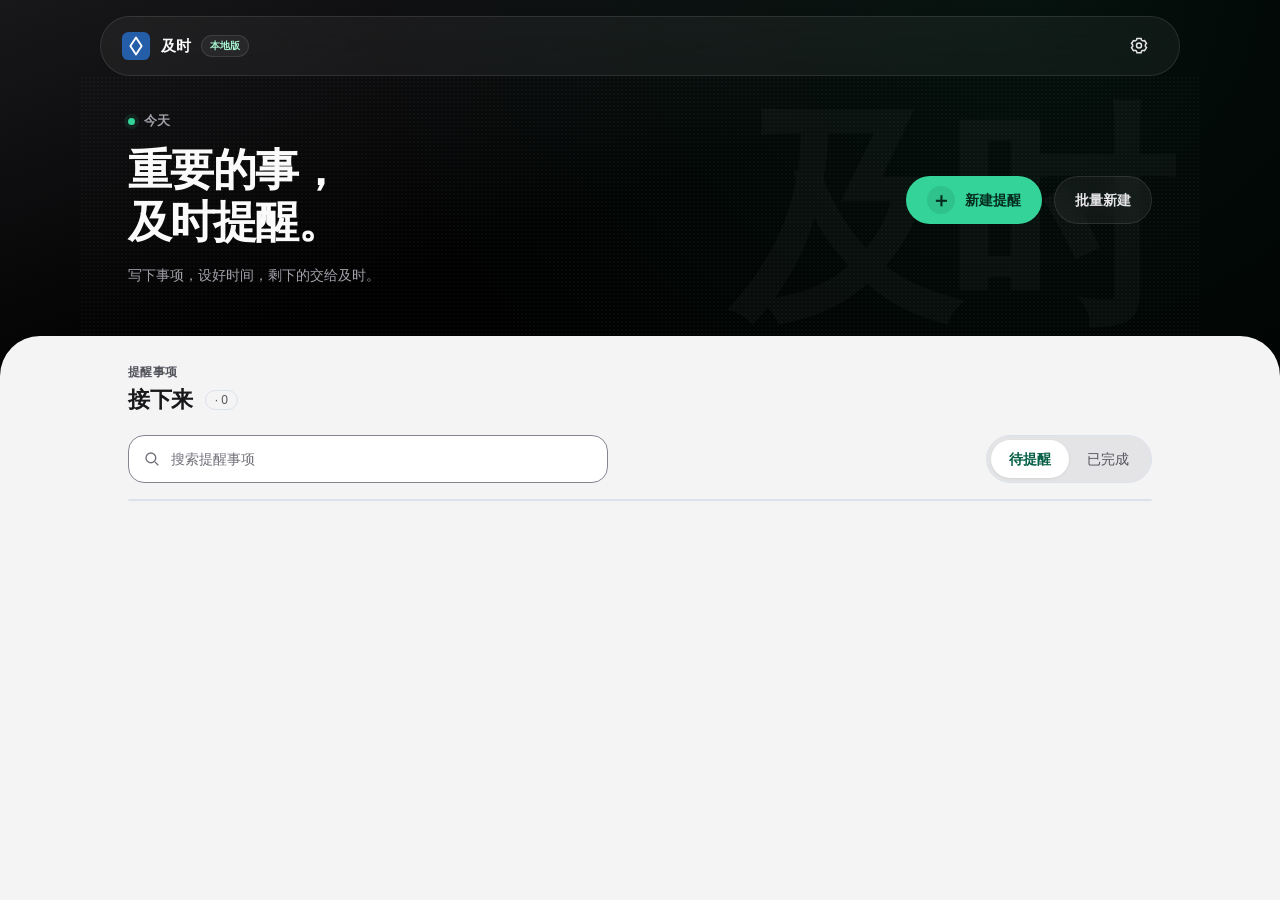
==== commit ac74928e: "feat: emerald glass main window theme with light reminder workspace (v2.5.0)" ====
--- a/frontend/index.html
+++ b/frontend/index.html
@@ -15,7 +15,7 @@
   <link rel="stylesheet" href="dialogs.css" />
   <link rel="stylesheet" href="reminder-controls.css" />
 </head>
-<body>
+<body class="emerald-theme">
   <main class="app-shell">
     <header class="glass-nav"><div class="nav-inner"><div class="brand"><img class="brand-mark" src="assets/app-icon.svg" alt="" width="32" height="32" /><span>及时</span><span class="local-badge">本地版</span></div><button id="settingsButton" class="icon-button" aria-label="设置"><svg width="20" height="20" viewBox="0 0 24 24" fill="none" stroke="currentColor" stroke-width="1.8" aria-hidden="true" focusable="false"><path d="m9.5 3-.6 2a8 8 0 0 0-1.6.9l-2-.5L3 9l1.4 1.5a8 8 0 0 0 0 1.9L3 14l2.3 3.6 2-.5a8 8 0 0 0 1.6.9l.6 2h5l.6-2a8 8 0 0 0 1.6-.9l2 .5L21 14l-1.4-1.6a8 8 0 0 0 0-1.9L21 9l-2.3-3.6-2 .5a8 8 0 0 0-1.6-.9l-.6-2Z"/><circle cx="12" cy="11.5" r="3"/></svg></button></div></header>
     <div class="workspace">
@@ -80,8 +80,8 @@
         <div class="setting-row transfer-row"><div><strong>备份与迁移</strong><small>用通用 JSON 文件导出或导入提醒事项</small><span id="transferStatus" class="transfer-status" role="status">导入时会与本机提醒合并，不会覆盖现有事项</span></div><div class="transfer-actions"><button id="exportButton" class="setting-button">导出</button><button id="importButton" class="setting-button">导入</button><input id="importFile" class="hidden" type="file" accept=".json,application/json" /></div></div>
         <div class="setting-row"><div><strong>测试提醒</strong><small>立即在所选区域预览提醒弹窗</small></div><button id="testReminderButton" class="setting-button">测试</button></div>
         <h3 class="settings-section-title">关于软件</h3>
-        <div class="setting-row"><div><strong>当前版本</strong><small>及时提醒 Windows 桌面版</small></div><span class="version-number">2.4.0</span></div>
-        <details class="release-notes"><summary>查看更新日志</summary><div class="release-notes-content"><p><strong>2.4.0 · 2026-11-09</strong><br />提醒可一键全部收起并定时重现；增加收起时间和置顶设置；弹窗不抢正在输入的焦点。</p><p><strong>2.3.3 · 2026-10-29</strong><br />修正图片查看关闭按钮居中；新建提醒支持未保存草稿恢复，点击框外不再关闭。</p><p><strong>2.3.2 · 2026-10-29</strong><br />设置中新增版本与更新日志；修正 Windows 便携版缺少运行文件的问题。</p><p><strong>2.3.1 · 2026-10-29</strong><br />提醒图片支持点击放大查看。</p><p><strong>2.3.0 · 2026-10-29</strong><br />新增优先级、时间滚轮和提醒卡片间距设置。</p><p><strong>2.2.0 · 2026-10-26</strong><br />新增提醒图片附件，支持粘贴、拖入和本地备份。</p><p><strong>2.1.1 · 2026-10-26</strong><br />修复搜索结果的待办和完成排序。</p></div></details>
+        <div class="setting-row"><div><strong>当前版本</strong><small>及时提醒 Windows 桌面版</small></div><span class="version-number">2.5.0</span></div>
+        <details class="release-notes"><summary>查看更新日志</summary><div class="release-notes-content"><p><strong>2.5.0 · 2026-11-14</strong><br />主窗口采用黑色玻璃 Hero、浅锌灰提醒工作区与祖母绿强调色，统一编辑、批量和设置的视觉；提醒业务与独立卡片几何行为保持不变。</p><p><strong>2.4.4 · 2026-11-10</strong><br />固定编辑窗口的草稿和时间提示占位，避免滚轮调整时间时输入框跳动。</p><p><strong>2.4.3 · 2026-11-10</strong><br />增加保存失败提示和重复提交保护，补齐导入校验及列表 ID 转义。</p><p><strong>2.4.2 · 2026-11-10</strong><br />修正提醒卡片高度测量并切断缩放反馈循环；BUG-013 保留跟踪，待跨 DPI 验收。</p><p><strong>2.4.1 · 2026-11-09</strong><br />修复关闭置顶后提醒消失，以及过期时间无法用滚轮逐步调回未来的问题。</p><p><strong>2.4.0 · 2026-11-09</strong><br />提醒可一键全部收起并定时重现；增加收起时间和置顶设置；弹窗不抢正在输入的焦点。</p><p><strong>2.3.3 · 2026-10-29</strong><br />修正图片查看关闭按钮居中；新建提醒支持未保存草稿恢复，点击框外不再关闭。</p><p><strong>2.3.2 · 2026-10-29</strong><br />设置中新增版本与更新日志；修正 Windows 便携版缺少运行文件的问题。</p><p><strong>2.3.1 · 2026-10-29</strong><br />提醒图片支持点击放大查看。</p><p><strong>2.3.0 · 2026-10-29</strong><br />新增优先级、时间滚轮和提醒卡片间距设置。</p><p><strong>2.2.0 · 2026-10-26</strong><br />新增提醒图片附件，支持粘贴、拖入和本地备份。</p><p><strong>2.1.1 · 2026-10-26</strong><br />修复搜索结果的待办和完成排序。</p></div></details>
       </div><p class="settings-footnote">关闭窗口后仍会在系统托盘继续提醒；要完全退出，请右键托盘图标并选择“退出”。所有数据仅保存在本机。</p></div>
     </section>
   </div>
@@ -99,6 +99,7 @@
       <div class="batch-footer"><button type="button" class="cancel-button" data-close="batch">取消</button><button id="createBatchButton" type="button" class="save-button" disabled>创建提醒</button></div>
     </section>
   </div>
+  <p id="saveError" class="save-error hidden" role="alert"></p>
   <script src="tauri-bridge.js"></script>
   <script src="time-controls.js"></script>
   <script src="renderer.js"></script>
--- a/frontend/design-tokens.css
+++ b/frontend/design-tokens.css
@@ -33,3 +33,32 @@
   --md-focus: 2px solid var(--md-primary);
   --md-focus-offset: 3px;
 }
+
+/* Main-window theme only: popup.html retains its established tokens and geometry. */
+.emerald-theme {
+  --md-accent: #34d399;
+  --md-on-accent: #052e21;
+  --md-primary: #08744d;
+  --md-primary-container: #d1fae5;
+  --md-on-primary-container: #065f46;
+  --md-surface: #f4f4f5;
+  --md-surface-container: #ececef;
+  --md-on-surface: #18181b;
+  --md-on-surface-variant: #52525b;
+  --md-outline: #85858f;
+  --md-outline-variant: #d4d4d8;
+  --md-quiet: #71717a;
+  --md-font: "Inter", "Segoe UI", "Microsoft YaHei UI", "Microsoft YaHei", sans-serif;
+  --md-radius-surface: 24px;
+  --md-radius-control: 16px;
+  --md-radius-region: 40px;
+  --md-glass: rgba(255,255,255,.05);
+  --md-glass-border: 1px solid rgba(255,255,255,.1);
+  --md-shadow-overlay: 0 24px 80px rgb(0 0 0 / 22%);
+  --md-focus: 2px solid var(--md-primary);
+  --blue: var(--md-primary);
+  --font: var(--md-font);
+  font-family: var(--md-font);
+  background: var(--md-surface);
+  color: var(--md-on-surface);
+}
--- a/frontend/main-window.css
+++ b/frontend/main-window.css
@@ -1,111 +1,110 @@
-/* Stage 1: scope presentation to the main surface, leaving overlays and popups intact. */
+/* Main window: dark glass header and light reminder workspace. */
 .app-shell {
   min-height: 100vh;
-  padding-bottom: var(--md-space-8);
-  background: var(--md-surface);
+  padding-bottom: 0;
+  background: radial-gradient(ellipse at 80% 0, rgb(52 211 153 / 8%), transparent 45%), linear-gradient(160deg, #18181b, #000 400px);
   color: var(--md-on-surface);
   font-family: var(--md-font);
 }
-.app-shell .glass-nav {
-  background: var(--md-surface-lowest);
-  border-bottom: var(--md-border);
-  backdrop-filter: none;
-}
-.app-shell .nav-inner { max-width: 1080px; padding-inline: var(--md-space-8); height: 64px; }
-.app-shell .brand-mark { background: var(--md-primary); border-radius: var(--md-radius-small); }
-.app-shell .local-badge { background: var(--md-primary-container); color: var(--md-on-primary-container); }
-.app-shell .icon-button { color: var(--md-on-surface-variant); border-radius: var(--md-radius-control); }
-.app-shell .icon-button { display: grid; place-items: center; }
-.app-shell .icon-button:hover { background: var(--md-surface-container); }
-.app-shell .workspace { width: min(100%, 1040px); padding-inline: var(--md-space-8); }
-.app-shell .hero { padding-block: var(--md-space-8); gap: var(--md-space-6); align-items: center; }
-.app-shell .eyebrow { margin-bottom: var(--md-space-3); color: var(--md-on-surface-variant); font-size: var(--md-label); letter-spacing: 0; }
-.app-shell .live-dot { background: var(--md-success); box-shadow: none; }
-.app-shell h1 { font-size: var(--md-title-large); line-height: 1.35; letter-spacing: 0; }
-.app-shell .lede { margin-top: var(--md-space-3); color: var(--md-on-surface-variant); font-size: var(--md-body-medium); line-height: 1.6; }
-.app-shell .hero-actions { gap: var(--md-space-3); flex-shrink: 0; }
-.app-shell .primary-button, .app-shell .batch-button {
-  min-height: 44px;
-  height: auto;
-  padding: var(--md-space-3) var(--md-space-4);
-  border-radius: var(--md-radius-control);
-  font-size: var(--md-body-medium);
-  line-height: 20px;
-  box-shadow: none;
-  white-space: nowrap;
-}
-.app-shell .primary-button { background: var(--md-primary); color: var(--md-on-primary); }
-.app-shell .batch-button { background: var(--md-surface-lowest); color: var(--md-primary); border: 1px solid var(--md-outline); }
-.app-shell .primary-button:hover { background: var(--md-on-primary-container); transform: none; }
-.app-shell .batch-button:hover { background: var(--md-primary-container); transform: none; }
-.app-shell .primary-button:active, .app-shell .batch-button:active { box-shadow: inset 0 0 0 2px rgb(27 28 32 / 15%); }
-.app-shell .section-block { display: grid; grid-template-columns: minmax(0, 1fr); gap: var(--md-space-4); }
-.app-shell .section-heading { display: grid; grid-template-columns: max-content max-content minmax(0, 1fr); padding-top: 0; align-items: center; gap: var(--md-space-1) var(--md-space-3); }
+.app-shell .glass-nav { top: 0; padding: 16px 32px 0; border: 0; background: transparent; backdrop-filter: none; }
+.app-shell .nav-inner { width: min(100%, 1080px); height: 60px; padding-inline: 20px; border: var(--md-glass-border); border-radius: 999px; background: var(--md-glass); backdrop-filter: blur(20px); color: #fafafa; }
+.app-shell img.brand-mark { display: block; object-fit: contain; background: transparent; border-radius: 0; }
+.app-shell .brand { gap: 10px; }
+.app-shell .local-badge { border: var(--md-glass-border); background: var(--md-glass); color: #a7f3d0; }
+.app-shell .icon-button { display: grid; place-items: center; width: 40px; height: 40px; border-radius: 50%; color: #e4e4e7; }
+.app-shell .icon-button:hover { background: rgb(255 255 255 / 10%); }
+.app-shell .workspace { width: 100%; padding: 0; margin: 0; }
+.app-shell .hero { position: relative; isolation: isolate; min-height: 260px; max-width: 1120px; margin: auto; padding: 32px 48px 44px; gap: 24px; align-items: center; color: #fafafa; }
+.app-shell .hero::before { content: ''; position: absolute; inset: 0; z-index: -1; pointer-events: none; opacity: .06; background-image: radial-gradient(#fff .6px, transparent .8px); background-size: 4px 4px; }
+.app-shell .hero::after { content: '及时'; position: absolute; right: 42px; bottom: 2px; z-index: -1; pointer-events: none; color: rgb(255 255 255 / 3%); font-size: clamp(130px, 21vw, 230px); font-weight: 700; line-height: 1; letter-spacing: -.07em; }
+.app-shell .hero > div:first-child { animation: hero-enter .8s cubic-bezier(.16,1,.3,1) both; }
+.app-shell .eyebrow { margin-bottom: 14px; color: #a1a1aa; font-size: 13px; letter-spacing: .02em; }
+.app-shell .live-dot { background: var(--md-accent); box-shadow: 0 0 0 4px rgb(52 211 153 / 10%); }
+.app-shell h1 { font-size: clamp(32px, 3.8vw, 44px); font-weight: 650; line-height: 1.18; letter-spacing: -.035em; }
+.app-shell .lede { max-width: 460px; margin-top: 16px; color: #a1a1aa; font-size: 14px; line-height: 1.7; }
+.app-shell .hero-actions { width: auto; flex-shrink: 0; gap: 12px; }
+.app-shell .primary-button, .app-shell .batch-button { display: inline-flex; align-items: center; justify-content: center; gap: 10px; min-height: 48px; height: auto; padding: 9px 20px; border-radius: 999px; font-size: 14px; line-height: 22px; font-weight: 600; box-shadow: none; white-space: nowrap; }
+.app-shell .primary-button { border: 1px solid transparent; background: var(--md-accent); color: var(--md-on-accent); }
+.app-shell .primary-button > span { display: grid; place-items: center; width: 28px; height: 28px; border-radius: 50%; background: rgb(5 46 33 / 10%); font-size: 20px; }
+.app-shell .primary-button:hover { background: #6ee7b7; transform: scale(1.02); }
+.app-shell .batch-button { border: var(--md-glass-border); background: var(--md-glass); backdrop-filter: blur(12px); color: #e4e4e7; }
+.app-shell .batch-button:hover { background: rgb(255 255 255 / 12%); transform: none; }
+.app-shell .primary-button:active, .app-shell .batch-button:active { transform: scale(.98); }
+.app-shell .section-block { display: grid; grid-template-columns: minmax(0, 1fr); gap: 20px; align-content: start; min-height: calc(100vh - 336px); padding: 28px max(32px, calc((100% - 1024px) / 2)) 40px; border-radius: var(--md-radius-region) var(--md-radius-region) 0 0; background: var(--md-surface); }
+.app-shell .section-block > div { min-width: 0; }
+.app-shell .section-heading { display: grid; grid-template-columns: max-content max-content minmax(0, 1fr); align-content: start; align-items: center; gap: 4px 12px; padding: 0; }
 .app-shell .section-heading > div { display: contents; }
-.app-shell .section-kicker { grid-column: 1 / -1; color: var(--md-on-surface-variant); font-size: var(--md-label); margin: 0; }
-.app-shell h2 { font-size: var(--md-title-medium); line-height: 28px; letter-spacing: 0; }
-.app-shell .quiet-count { grid-column: 2; grid-row: 2; color: var(--md-on-surface-variant); font-size: var(--md-label); }
-.app-shell .quiet-count::before { content: "· "; }
-.app-shell .list-tools { gap: var(--md-space-4); margin-bottom: var(--md-space-4); }
-.app-shell .reminder-search { width: min(480px, 100%); min-width: 180px; height: 44px; padding-inline: var(--md-space-3); border: 1px solid var(--md-outline); border-radius: var(--md-radius-control); background: var(--md-surface-lowest); box-shadow: none; }
-.app-shell .reminder-search > span { color: var(--md-on-surface-variant); }
-.app-shell .reminder-search > span { display: grid; place-items: center; }
-.app-shell .reminder-search input { color: var(--md-on-surface); font-size: var(--md-body-medium); }
-.app-shell .reminder-search input::placeholder { color: var(--md-on-surface-variant); opacity: 1; }
-.app-shell .reminder-search:focus-within { outline: var(--md-focus); outline-offset: var(--md-focus-offset); }
-.app-shell .reminder-search > button { width: 32px; height: 32px; flex-shrink: 0; color: var(--md-on-surface-variant); background: var(--md-surface-container); }
-.app-shell .segmented { display: flex; flex-shrink: 0; padding: 0; border: 1px solid var(--md-outline); border-radius: var(--md-radius-control); background: var(--md-surface-lowest); }
-.app-shell .segmented button { min-height: 42px; height: auto; padding-inline: var(--md-space-4); border-radius: 0; font-size: var(--md-body-medium); color: var(--md-on-surface-variant); }
-.app-shell .segmented button:first-child { border-radius: 11px 0 0 11px; }
-.app-shell .segmented button:last-child { border-radius: 0 11px 11px 0; border-left: var(--md-border); }
-.app-shell .segmented button:hover { background: var(--md-surface-container); }
-.app-shell .segmented button.active { background: var(--md-primary-container); color: var(--md-on-primary-container); box-shadow: none; text-decoration: underline; text-underline-offset: 5px; }
-.app-shell .reminder-panel { border: var(--md-border); border-radius: var(--md-radius-surface); box-shadow: none; background: var(--md-surface-lowest); }
-.app-shell .reminder-row { min-height: 80px; padding: var(--md-space-4); grid-template-columns: 40px minmax(0, 1fr) auto auto; gap: var(--md-space-3); }
-.app-shell .reminder-row + .reminder-row { border-top: var(--md-border); }
-.app-shell .reminder-row:hover { background: var(--md-surface); }
-.app-shell .check-button { position: relative; isolation: isolate; width: 40px; height: 40px; border: 0; background: transparent; border-radius: 50%; }
-.app-shell .check-button::before { content: ""; position: absolute; inset: 8px; z-index: -1; border: 1.5px solid var(--md-outline); border-radius: 50%; }
-.app-shell .reminder-copy strong { color: var(--md-on-surface); font-size: var(--md-body-large); line-height: 24px; overflow-wrap: anywhere; }
-.app-shell .reminder-copy small, .app-shell .reminder-time { color: var(--md-on-surface-variant); font-size: var(--md-label); line-height: 20px; }
-.app-shell .reminder-thumbnail { width: 48px; height: 48px; display: block; border-radius: var(--md-radius-small); object-fit: cover; background: var(--md-surface-container); }
-.app-shell .reminder-thumbnail-button { width: 48px; height: 48px; padding: 0; border: 0; border-radius: var(--md-radius-small); background: transparent; cursor: zoom-in; }
-.app-shell .reminder-thumbnail-button:focus-visible { outline: var(--md-focus); outline-offset: var(--md-focus-offset); }
+.app-shell .section-kicker { grid-column: 1 / -1; margin: 0; color: var(--md-on-surface-variant); font-size: 12px; font-weight: 600; letter-spacing: .04em; }
+.app-shell h2 { font-size: 22px; font-weight: 650; line-height: 30px; letter-spacing: -.02em; }
+.app-shell .quiet-count { grid-column: 2; grid-row: 2; min-width: 28px; padding: 2px 9px; border: var(--md-border); border-radius: 999px; color: var(--md-on-surface-variant); font-size: 12px; }
+.app-shell .quiet-count::before { content: '· '; }
+.app-shell .list-tools { align-items: center; gap: 16px; margin-bottom: 16px; }
+.app-shell .reminder-search { width: min(480px, 100%); min-width: 180px; height: 48px; padding-inline: 14px; border: 1px solid var(--md-outline); border-radius: 16px; background: var(--md-surface-lowest); box-shadow: none; }
+.app-shell .reminder-search > span { display: grid; place-items: center; color: var(--md-quiet); }
+.app-shell .reminder-search input { min-width: 0; color: var(--md-on-surface); font-size: 14px; }
+.app-shell .reminder-search input::placeholder { color: var(--md-quiet); opacity: 1; }
+.app-shell .reminder-search:focus-within { outline: var(--md-focus); outline-offset: 3px; }
+.app-shell .reminder-search > button { width: 32px; height: 32px; flex-shrink: 0; border-radius: 50%; color: var(--md-on-surface-variant); background: var(--md-surface-container); }
+.app-shell .segmented { display: flex; flex-shrink: 0; padding: 4px; border: var(--md-border); border-radius: 999px; background: #e4e4e7; }
+.app-shell .segmented button { min-height: 38px; height: auto; padding: 7px 18px; border-radius: 999px; color: var(--md-on-surface-variant); font-size: 14px; line-height: 24px; }
+.app-shell .segmented button:hover { background: rgb(255 255 255 / 65%); }
+.app-shell .segmented button.active { background: white; color: var(--md-on-primary-container); box-shadow: 0 1px 3px rgb(0 0 0 / 7%); font-weight: 600; }
+.app-shell .reminder-panel { overflow: hidden; border: var(--md-border); border-radius: 24px; box-shadow: 0 2px 4px rgb(24 24 27 / 2%); background: var(--md-surface-lowest); }
+.app-shell .reminder-row { min-height: 84px; padding: 18px 20px; grid-template-columns: 40px minmax(0, 1fr) auto auto; gap: 12px; transition: background-color .3s ease; }
+.app-shell .reminder-row + .reminder-row { border-top: 1px solid #e4e4e7; }
+.app-shell .reminder-row:hover { background: #fafafa; }
+.app-shell .check-button { position: relative; isolation: isolate; width: 40px; height: 40px; border: 0; border-radius: 50%; background: transparent; }
+.app-shell .check-button::before { content: ''; position: absolute; inset: 8px; z-index: -1; border: 1.5px solid var(--md-outline); border-radius: 50%; }
+.app-shell .check-button:hover::before { border-color: var(--md-primary); background: var(--md-primary-container); }
+.app-shell .reminder-copy { min-width: 0; }
+.app-shell .reminder-copy strong { color: var(--md-on-surface); font-size: 16px; font-weight: 600; line-height: 24px; overflow-wrap: anywhere; }
+.app-shell .reminder-copy small { display: block; margin-top: 5px; color: var(--md-on-surface-variant); font-size: 13px; line-height: 21px; white-space: pre-wrap; overflow-wrap: anywhere; }
+.app-shell .reminder-time { max-width: 190px; border-radius: 12px; color: var(--md-on-surface-variant); font-size: 13px; line-height: 20px; white-space: normal; text-align: right; overflow-wrap: anywhere; }
+.app-shell .reminder-thumbnail { width: 48px; height: 48px; display: block; border-radius: 12px; object-fit: cover; background: var(--md-surface-container); }
+.app-shell .reminder-thumbnail-button { width: 48px; height: 48px; padding: 0; border: 0; border-radius: 12px; background: transparent; cursor: zoom-in; }
 .app-shell .is-done .check-button, .app-shell .reminder-row.completing .check-button { background: transparent; border-color: transparent; }
 .app-shell .is-done .check-button::before, .app-shell .reminder-row.completing .check-button::before { background: var(--md-success); border-color: var(--md-success); }
 .app-shell .is-done .reminder-copy strong { color: var(--md-on-surface-variant); }
-.app-shell .empty-state { min-height: 178px; padding: var(--md-space-8); color: var(--md-on-surface-variant); }
-.app-shell .empty-state strong { color: var(--md-on-surface); font-size: var(--md-body-medium); }
-.app-shell .empty-state span { font-size: var(--md-label); line-height: 20px; }
-.app-shell .empty-state .empty-bell { font-size: 26px; }
-.app-shell .search-results { top: 52px; border: var(--md-border); border-radius: var(--md-radius-control); box-shadow: var(--md-shadow-overlay); background: var(--md-surface-lowest); }
-.app-shell .search-result { padding: var(--md-space-3); gap: var(--md-space-1) var(--md-space-3); }
+.app-shell .empty-state { min-height: 178px; padding: 32px; color: var(--md-quiet); }
+.app-shell .empty-state strong { color: var(--md-on-surface); font-size: 15px; }
+.app-shell .empty-state span { font-size: 13px; line-height: 21px; }
+.app-shell .empty-state .empty-bell { color: var(--md-primary); }
+.app-shell .search-results { top: 56px; border: var(--md-border); border-radius: 20px; box-shadow: 0 12px 32px rgb(24 24 27 / 14%); background: var(--md-surface-lowest); }
+.app-shell .search-result { padding: 12px 16px; gap: 4px 12px; }
 .app-shell .search-result:hover, .app-shell .search-result.active { background: var(--md-primary-container); }
-.app-shell .search-result strong { color: var(--md-on-surface); font-size: var(--md-body-medium); }
-.app-shell .search-result small, .app-shell .search-result em, .app-shell .search-empty { color: var(--md-on-surface-variant); font-size: var(--md-label); }
-.app-shell button:focus-visible { outline: var(--md-focus); outline-offset: var(--md-focus-offset); position: relative; z-index: 1; }
-.app-shell .search-result:focus-visible { outline-offset: -2px; }
-@media (max-width: 820px) {
-  .app-shell .hero { align-items: flex-start; flex-direction: column; gap: var(--md-space-4); }
+.app-shell .search-result strong { color: var(--md-on-surface); font-size: 14px; overflow-wrap: anywhere; }
+.app-shell .search-result small, .app-shell .search-result em, .app-shell .search-empty { color: var(--md-on-surface-variant); font-size: 13px; }
+.app-shell button { transition: background-color .3s ease, color .3s ease, border-color .3s ease, transform .3s ease; }
+.app-shell button:focus-visible { outline: var(--md-focus); outline-offset: 3px; position: relative; z-index: 1; }
+.app-shell .hero button:focus-visible, .app-shell .glass-nav button:focus-visible { outline-color: var(--md-accent); }
+.app-shell .search-result:focus-visible { outline-offset: -3px; }
+.app-shell button:disabled { opacity: .55; cursor: not-allowed; transform: none; }
+.app-shell .reminder-row.restoring { pointer-events: none; animation: restored-row 520ms cubic-bezier(.2,.8,.2,1) forwards; }
+.app-shell .reminder-row.restoring .check-button::before { background: transparent; border-color: var(--md-primary); }
+.app-shell .reminder-row.restoring .check-button { animation: restored-check 420ms ease both; }
+@keyframes hero-enter { from { opacity: 0; transform: translateY(20px); } to { opacity: 1; transform: translateY(0); } }
+@keyframes restored-row { 0%, 68% { opacity: 1; transform: translateX(0); } 100% { opacity: 0; transform: translateX(-22px); } }
+@keyframes restored-check { 0% { transform: scale(1); } 45% { transform: scale(.8); } 100% { transform: scale(1); } }
+@media (max-width: 900px) {
+  .app-shell .hero { gap: 24px; padding: 28px 32px 36px; }
   .app-shell .hero-actions { flex-wrap: wrap; }
 }
 @media (max-width: 700px) {
-  .app-shell .workspace, .app-shell .nav-inner { padding-inline: var(--md-space-4); }
-  .app-shell .hero { padding-block: var(--md-space-6); }
+  .app-shell .glass-nav { padding: 12px 16px 0; }
+  .app-shell .nav-inner { padding-inline: 14px; }
+  .app-shell .hero { align-items: flex-start; flex-direction: column; padding-inline: 24px; }
+  .app-shell .section-block { padding: 24px 20px 32px; border-radius: 28px 28px 0 0; }
+  .app-shell .list-tools { flex-wrap: wrap; }
   .app-shell .reminder-search { width: 100%; }
-  .app-shell .reminder-row { grid-template-columns: 40px minmax(0, 1fr) auto; }
-  .app-shell .reminder-time { grid-column: 2; justify-self: start; }
-  .app-shell .reminder-thumbnail { grid-column: 3; grid-row: 1 / span 2; align-self: center; }
+  .app-shell .segmented { margin-left: 0; }
+  .app-shell .reminder-row { grid-template-columns: 40px minmax(0, 1fr) auto; padding: 16px 12px; }
+  .app-shell .reminder-time { grid-column: 2; justify-self: start; text-align: left; }
+  .app-shell .reminder-thumbnail-button { grid-column: 3; grid-row: 1 / span 2; align-self: center; }
 }
 @media (prefers-reduced-motion: reduce) {
+  .app-shell .hero > div:first-child { animation: none; }
+  .app-shell button, .app-shell .reminder-row { transition: none; }
+  .app-shell .primary-button:hover, .app-shell .primary-button:active, .app-shell .batch-button:active { transform: none; }
   .app-shell .reminder-row.search-highlight { animation: none; }
-}
-
-/* Asset geometry is identical in the app, tray and executable. */
-.app-shell img.brand-mark { display: block; object-fit: contain; background: transparent; border-radius: 0; }
-.app-shell .reminder-row.restoring { pointer-events: none; animation: restored-row 520ms cubic-bezier(.2,.8,.2,1) forwards; }
-.app-shell .reminder-row.restoring .check-button::before { background: transparent; border-color: var(--md-primary); }
-.app-shell .reminder-row.restoring .check-button { animation: restored-check 420ms ease both; }
-@keyframes restored-row { 0%, 68% { opacity: 1; transform: translateX(0); } 100% { opacity: 0; transform: translateX(-22px); } }
-@keyframes restored-check { 0% { transform: scale(1); } 45% { transform: scale(.8); } 100% { transform: scale(1); } }
-@media (prefers-reduced-motion: reduce) { .app-shell .reminder-row.restoring, .app-shell .reminder-row.restoring .check-button { animation-duration: 1ms; } }
+  .app-shell .reminder-row.restoring, .app-shell .reminder-row.restoring .check-button { animation-duration: 1ms; }
+}
--- a/frontend/dialogs.css
+++ b/frontend/dialogs.css
@@ -9,8 +9,8 @@
 .image-viewer-close:focus-visible { outline: var(--md-focus); outline-offset: var(--md-focus-offset); }
 .dialog-overlay {
   padding: var(--md-space-6);
-  background: rgb(27 28 32 / 24%);
-  backdrop-filter: blur(4px);
+  background: rgb(0 0 0 / 48%);
+  backdrop-filter: blur(12px);
 }
 .dialog-overlay .apple-dialog {
   width: min(560px, calc(100vw - 48px));
@@ -21,13 +21,19 @@
   overflow: auto;
   overscroll-behavior: contain;
   scrollbar-gutter: stable;
+  scrollbar-width: thin;
+  scrollbar-color: var(--md-outline) transparent;
   border: var(--md-border);
-  border-radius: 20px;
+  border-radius: var(--md-radius-surface);
   background: var(--md-surface-lowest);
   color: var(--md-on-surface);
   box-shadow: var(--md-shadow-overlay);
   font-family: var(--md-font);
 }
+.dialog-overlay .apple-dialog::-webkit-scrollbar { width: 8px; }
+.dialog-overlay .apple-dialog::-webkit-scrollbar-track { background: transparent; margin-block: 20px; }
+.dialog-overlay .apple-dialog::-webkit-scrollbar-thumb { border: 2px solid var(--md-surface-lowest); border-radius: 8px; background: var(--md-outline); }
+.dialog-overlay .apple-dialog::-webkit-scrollbar-button { display: none; width: 0; height: 0; }
 .dialog-overlay .dialog-top { gap: var(--md-space-4); }
 .dialog-overlay .dialog-top h2 { margin: 0; font-size: 24px; line-height: 32px; letter-spacing: 0; }
 .dialog-overlay .dialog-top p { margin-top: var(--md-space-2); color: var(--md-on-surface-variant); font-size: var(--md-body-medium); line-height: 22px; }
@@ -63,7 +69,7 @@
 .dialog-overlay .form-actions > span { display: none; }
 .dialog-overlay .form-actions .cancel-button { margin-left: auto; }
 .dialog-overlay .form-actions button,
-.dialog-overlay .batch-footer button { min-width: 88px; height: 44px; padding-inline: var(--md-space-4); border-radius: var(--md-radius-control); font-size: var(--md-body-medium); font-weight: 600; }
+.dialog-overlay .batch-footer button { min-width: 88px; height: 44px; padding-inline: var(--md-space-4); border-radius: 999px; font-size: var(--md-body-medium); font-weight: 600; }
 .dialog-overlay .save-button { border: 0; background: var(--md-primary); color: var(--md-on-primary); }
 .dialog-overlay .save-button:hover:not(:disabled) { background: var(--md-on-primary-container); }
 .dialog-overlay .cancel-button { border: 1px solid var(--md-outline); background: var(--md-surface-lowest); color: var(--md-primary); }
--- a/frontend/reminder-controls.css
+++ b/frontend/reminder-controls.css
@@ -25,6 +25,10 @@
 .control-error:empty { display: none; }
 .time-error { display: block; color: var(--md-error); font-size: 12px; line-height: 18px; font-weight: 400; }
 .time-error:empty { display: none; }
+/* Keep wheel targets still when draft and validation messages change. */
+#editorDraftStatus { block-size: 44px; overflow: auto; }
+#editorDraftStatus.hidden { display: block !important; visibility: hidden; }
+#editorOverlay .time-error { display: block; block-size: 36px; margin: 0; overflow: auto; }
 #tomorrowOptions { margin: 4px 0 8px; }
 .hidden { display: none !important; }
 .segmented-time input.time-segment, .segmented-time input.native-time-backing { min-height: 0; }
@@ -43,3 +47,4 @@
 #viewPanel > .actions { margin-top: 8px; }
 #viewPanel > .link { min-height: 30px; margin-top: 4px; padding: 4px; }
 #viewPanel > .repeat-note { margin-top: 0; }
+.save-error { position: fixed; inset: auto 24px 20px; z-index: 1000; margin: 0; padding: 12px 16px; border: 1px solid var(--md-error); border-radius: var(--md-radius-control); background: var(--md-surface-lowest); color: var(--md-error); font: 14px var(--md-font); pointer-events: none; }
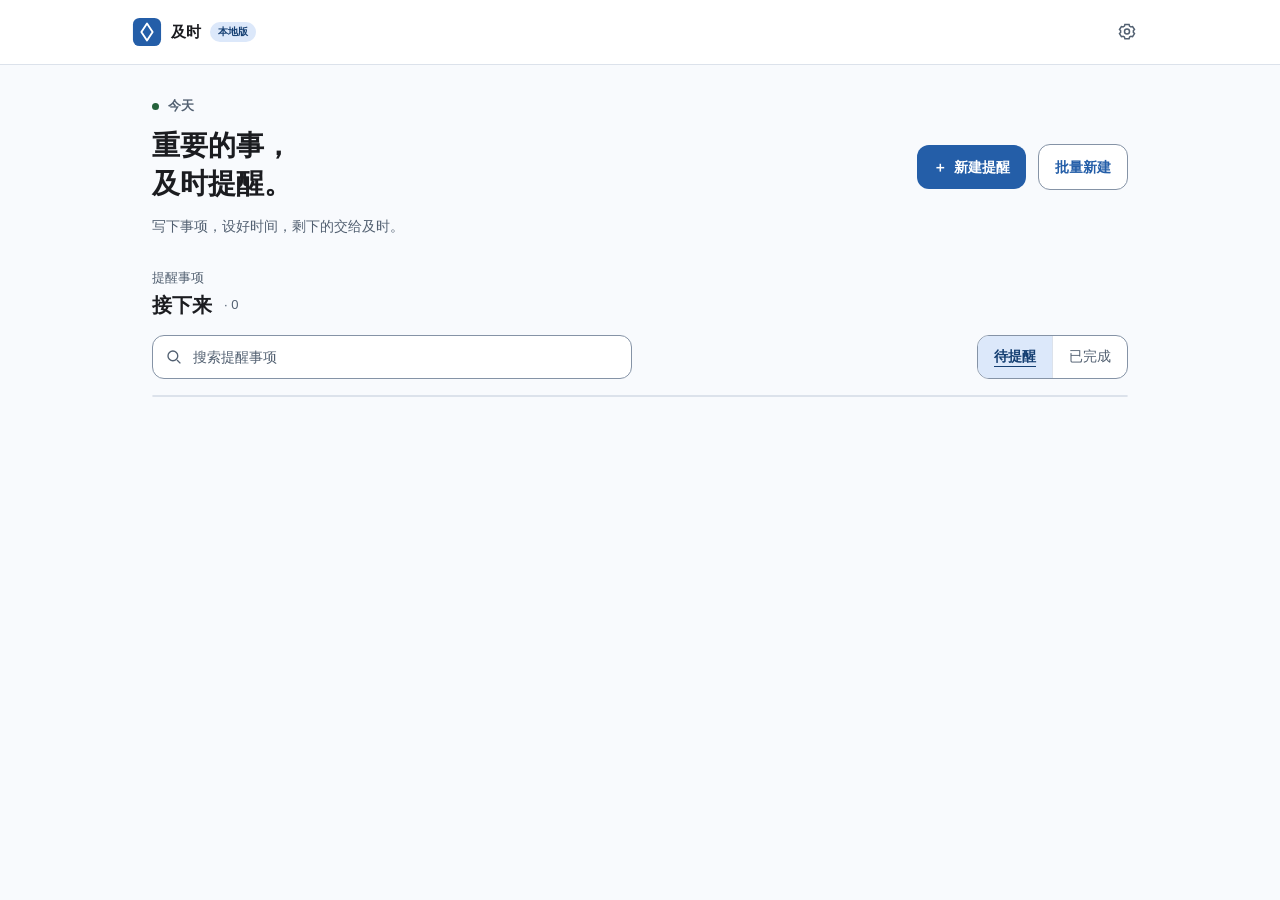
==== commit 57f9ae8a: "revert: restore v2.4.4 UI at user request" ====
--- a/frontend/index.html
+++ b/frontend/index.html
@@ -15,7 +15,7 @@
   <link rel="stylesheet" href="dialogs.css" />
   <link rel="stylesheet" href="reminder-controls.css" />
 </head>
-<body class="emerald-theme">
+<body>
   <main class="app-shell">
     <header class="glass-nav"><div class="nav-inner"><div class="brand"><img class="brand-mark" src="assets/app-icon.svg" alt="" width="32" height="32" /><span>及时</span><span class="local-badge">本地版</span></div><button id="settingsButton" class="icon-button" aria-label="设置"><svg width="20" height="20" viewBox="0 0 24 24" fill="none" stroke="currentColor" stroke-width="1.8" aria-hidden="true" focusable="false"><path d="m9.5 3-.6 2a8 8 0 0 0-1.6.9l-2-.5L3 9l1.4 1.5a8 8 0 0 0 0 1.9L3 14l2.3 3.6 2-.5a8 8 0 0 0 1.6.9l.6 2h5l.6-2a8 8 0 0 0 1.6-.9l2 .5L21 14l-1.4-1.6a8 8 0 0 0 0-1.9L21 9l-2.3-3.6-2 .5a8 8 0 0 0-1.6-.9l-.6-2Z"/><circle cx="12" cy="11.5" r="3"/></svg></button></div></header>
     <div class="workspace">
@@ -80,8 +80,8 @@
         <div class="setting-row transfer-row"><div><strong>备份与迁移</strong><small>用通用 JSON 文件导出或导入提醒事项</small><span id="transferStatus" class="transfer-status" role="status">导入时会与本机提醒合并，不会覆盖现有事项</span></div><div class="transfer-actions"><button id="exportButton" class="setting-button">导出</button><button id="importButton" class="setting-button">导入</button><input id="importFile" class="hidden" type="file" accept=".json,application/json" /></div></div>
         <div class="setting-row"><div><strong>测试提醒</strong><small>立即在所选区域预览提醒弹窗</small></div><button id="testReminderButton" class="setting-button">测试</button></div>
         <h3 class="settings-section-title">关于软件</h3>
-        <div class="setting-row"><div><strong>当前版本</strong><small>及时提醒 Windows 桌面版</small></div><span class="version-number">2.5.0</span></div>
-        <details class="release-notes"><summary>查看更新日志</summary><div class="release-notes-content"><p><strong>2.5.0 · 2026-11-14</strong><br />主窗口采用黑色玻璃 Hero、浅锌灰提醒工作区与祖母绿强调色，统一编辑、批量和设置的视觉；提醒业务与独立卡片几何行为保持不变。</p><p><strong>2.4.4 · 2026-11-10</strong><br />固定编辑窗口的草稿和时间提示占位，避免滚轮调整时间时输入框跳动。</p><p><strong>2.4.3 · 2026-11-10</strong><br />增加保存失败提示和重复提交保护，补齐导入校验及列表 ID 转义。</p><p><strong>2.4.2 · 2026-11-10</strong><br />修正提醒卡片高度测量并切断缩放反馈循环；BUG-013 保留跟踪，待跨 DPI 验收。</p><p><strong>2.4.1 · 2026-11-09</strong><br />修复关闭置顶后提醒消失，以及过期时间无法用滚轮逐步调回未来的问题。</p><p><strong>2.4.0 · 2026-11-09</strong><br />提醒可一键全部收起并定时重现；增加收起时间和置顶设置；弹窗不抢正在输入的焦点。</p><p><strong>2.3.3 · 2026-10-29</strong><br />修正图片查看关闭按钮居中；新建提醒支持未保存草稿恢复，点击框外不再关闭。</p><p><strong>2.3.2 · 2026-10-29</strong><br />设置中新增版本与更新日志；修正 Windows 便携版缺少运行文件的问题。</p><p><strong>2.3.1 · 2026-10-29</strong><br />提醒图片支持点击放大查看。</p><p><strong>2.3.0 · 2026-10-29</strong><br />新增优先级、时间滚轮和提醒卡片间距设置。</p><p><strong>2.2.0 · 2026-10-26</strong><br />新增提醒图片附件，支持粘贴、拖入和本地备份。</p><p><strong>2.1.1 · 2026-10-26</strong><br />修复搜索结果的待办和完成排序。</p></div></details>
+        <div class="setting-row"><div><strong>当前版本</strong><small>及时提醒 Windows 桌面版</small></div><span class="version-number">2.4.4</span></div>
+        <details class="release-notes"><summary>查看更新日志</summary><div class="release-notes-content"><p><strong>2.4.4 · 2026-11-10</strong><br />固定编辑窗口的草稿和时间提示占位，避免滚轮调整时间时输入框跳动。</p><p><strong>2.4.3 · 2026-11-10</strong><br />增加保存失败提示和重复提交保护，补齐导入校验及列表 ID 转义。</p><p><strong>2.4.2 · 2026-11-10</strong><br />修正提醒卡片高度测量并切断缩放反馈循环；BUG-013 保留跟踪，待跨 DPI 验收。</p><p><strong>2.4.1 · 2026-11-09</strong><br />修复关闭置顶后提醒消失，以及过期时间无法用滚轮逐步调回未来的问题。</p><p><strong>2.4.0 · 2026-11-09</strong><br />提醒可一键全部收起并定时重现；增加收起时间和置顶设置；弹窗不抢正在输入的焦点。</p><p><strong>2.3.3 · 2026-10-29</strong><br />修正图片查看关闭按钮居中；新建提醒支持未保存草稿恢复，点击框外不再关闭。</p><p><strong>2.3.2 · 2026-10-29</strong><br />设置中新增版本与更新日志；修正 Windows 便携版缺少运行文件的问题。</p><p><strong>2.3.1 · 2026-10-29</strong><br />提醒图片支持点击放大查看。</p><p><strong>2.3.0 · 2026-10-29</strong><br />新增优先级、时间滚轮和提醒卡片间距设置。</p><p><strong>2.2.0 · 2026-10-26</strong><br />新增提醒图片附件，支持粘贴、拖入和本地备份。</p><p><strong>2.1.1 · 2026-10-26</strong><br />修复搜索结果的待办和完成排序。</p></div></details>
       </div><p class="settings-footnote">关闭窗口后仍会在系统托盘继续提醒；要完全退出，请右键托盘图标并选择“退出”。所有数据仅保存在本机。</p></div>
     </section>
   </div>
--- a/frontend/design-tokens.css
+++ b/frontend/design-tokens.css
@@ -33,32 +33,3 @@
   --md-focus: 2px solid var(--md-primary);
   --md-focus-offset: 3px;
 }
-
-/* Main-window theme only: popup.html retains its established tokens and geometry. */
-.emerald-theme {
-  --md-accent: #34d399;
-  --md-on-accent: #052e21;
-  --md-primary: #08744d;
-  --md-primary-container: #d1fae5;
-  --md-on-primary-container: #065f46;
-  --md-surface: #f4f4f5;
-  --md-surface-container: #ececef;
-  --md-on-surface: #18181b;
-  --md-on-surface-variant: #52525b;
-  --md-outline: #85858f;
-  --md-outline-variant: #d4d4d8;
-  --md-quiet: #71717a;
-  --md-font: "Inter", "Segoe UI", "Microsoft YaHei UI", "Microsoft YaHei", sans-serif;
-  --md-radius-surface: 24px;
-  --md-radius-control: 16px;
-  --md-radius-region: 40px;
-  --md-glass: rgba(255,255,255,.05);
-  --md-glass-border: 1px solid rgba(255,255,255,.1);
-  --md-shadow-overlay: 0 24px 80px rgb(0 0 0 / 22%);
-  --md-focus: 2px solid var(--md-primary);
-  --blue: var(--md-primary);
-  --font: var(--md-font);
-  font-family: var(--md-font);
-  background: var(--md-surface);
-  color: var(--md-on-surface);
-}
--- a/frontend/main-window.css
+++ b/frontend/main-window.css
@@ -1,110 +1,111 @@
-/* Main window: dark glass header and light reminder workspace. */
+/* Stage 1: scope presentation to the main surface, leaving overlays and popups intact. */
 .app-shell {
   min-height: 100vh;
-  padding-bottom: 0;
-  background: radial-gradient(ellipse at 80% 0, rgb(52 211 153 / 8%), transparent 45%), linear-gradient(160deg, #18181b, #000 400px);
+  padding-bottom: var(--md-space-8);
+  background: var(--md-surface);
   color: var(--md-on-surface);
   font-family: var(--md-font);
 }
-.app-shell .glass-nav { top: 0; padding: 16px 32px 0; border: 0; background: transparent; backdrop-filter: none; }
-.app-shell .nav-inner { width: min(100%, 1080px); height: 60px; padding-inline: 20px; border: var(--md-glass-border); border-radius: 999px; background: var(--md-glass); backdrop-filter: blur(20px); color: #fafafa; }
-.app-shell img.brand-mark { display: block; object-fit: contain; background: transparent; border-radius: 0; }
-.app-shell .brand { gap: 10px; }
-.app-shell .local-badge { border: var(--md-glass-border); background: var(--md-glass); color: #a7f3d0; }
-.app-shell .icon-button { display: grid; place-items: center; width: 40px; height: 40px; border-radius: 50%; color: #e4e4e7; }
-.app-shell .icon-button:hover { background: rgb(255 255 255 / 10%); }
-.app-shell .workspace { width: 100%; padding: 0; margin: 0; }
-.app-shell .hero { position: relative; isolation: isolate; min-height: 260px; max-width: 1120px; margin: auto; padding: 32px 48px 44px; gap: 24px; align-items: center; color: #fafafa; }
-.app-shell .hero::before { content: ''; position: absolute; inset: 0; z-index: -1; pointer-events: none; opacity: .06; background-image: radial-gradient(#fff .6px, transparent .8px); background-size: 4px 4px; }
-.app-shell .hero::after { content: '及时'; position: absolute; right: 42px; bottom: 2px; z-index: -1; pointer-events: none; color: rgb(255 255 255 / 3%); font-size: clamp(130px, 21vw, 230px); font-weight: 700; line-height: 1; letter-spacing: -.07em; }
-.app-shell .hero > div:first-child { animation: hero-enter .8s cubic-bezier(.16,1,.3,1) both; }
-.app-shell .eyebrow { margin-bottom: 14px; color: #a1a1aa; font-size: 13px; letter-spacing: .02em; }
-.app-shell .live-dot { background: var(--md-accent); box-shadow: 0 0 0 4px rgb(52 211 153 / 10%); }
-.app-shell h1 { font-size: clamp(32px, 3.8vw, 44px); font-weight: 650; line-height: 1.18; letter-spacing: -.035em; }
-.app-shell .lede { max-width: 460px; margin-top: 16px; color: #a1a1aa; font-size: 14px; line-height: 1.7; }
-.app-shell .hero-actions { width: auto; flex-shrink: 0; gap: 12px; }
-.app-shell .primary-button, .app-shell .batch-button { display: inline-flex; align-items: center; justify-content: center; gap: 10px; min-height: 48px; height: auto; padding: 9px 20px; border-radius: 999px; font-size: 14px; line-height: 22px; font-weight: 600; box-shadow: none; white-space: nowrap; }
-.app-shell .primary-button { border: 1px solid transparent; background: var(--md-accent); color: var(--md-on-accent); }
-.app-shell .primary-button > span { display: grid; place-items: center; width: 28px; height: 28px; border-radius: 50%; background: rgb(5 46 33 / 10%); font-size: 20px; }
-.app-shell .primary-button:hover { background: #6ee7b7; transform: scale(1.02); }
-.app-shell .batch-button { border: var(--md-glass-border); background: var(--md-glass); backdrop-filter: blur(12px); color: #e4e4e7; }
-.app-shell .batch-button:hover { background: rgb(255 255 255 / 12%); transform: none; }
-.app-shell .primary-button:active, .app-shell .batch-button:active { transform: scale(.98); }
-.app-shell .section-block { display: grid; grid-template-columns: minmax(0, 1fr); gap: 20px; align-content: start; min-height: calc(100vh - 336px); padding: 28px max(32px, calc((100% - 1024px) / 2)) 40px; border-radius: var(--md-radius-region) var(--md-radius-region) 0 0; background: var(--md-surface); }
-.app-shell .section-block > div { min-width: 0; }
-.app-shell .section-heading { display: grid; grid-template-columns: max-content max-content minmax(0, 1fr); align-content: start; align-items: center; gap: 4px 12px; padding: 0; }
+.app-shell .glass-nav {
+  background: var(--md-surface-lowest);
+  border-bottom: var(--md-border);
+  backdrop-filter: none;
+}
+.app-shell .nav-inner { max-width: 1080px; padding-inline: var(--md-space-8); height: 64px; }
+.app-shell .brand-mark { background: var(--md-primary); border-radius: var(--md-radius-small); }
+.app-shell .local-badge { background: var(--md-primary-container); color: var(--md-on-primary-container); }
+.app-shell .icon-button { color: var(--md-on-surface-variant); border-radius: var(--md-radius-control); }
+.app-shell .icon-button { display: grid; place-items: center; }
+.app-shell .icon-button:hover { background: var(--md-surface-container); }
+.app-shell .workspace { width: min(100%, 1040px); padding-inline: var(--md-space-8); }
+.app-shell .hero { padding-block: var(--md-space-8); gap: var(--md-space-6); align-items: center; }
+.app-shell .eyebrow { margin-bottom: var(--md-space-3); color: var(--md-on-surface-variant); font-size: var(--md-label); letter-spacing: 0; }
+.app-shell .live-dot { background: var(--md-success); box-shadow: none; }
+.app-shell h1 { font-size: var(--md-title-large); line-height: 1.35; letter-spacing: 0; }
+.app-shell .lede { margin-top: var(--md-space-3); color: var(--md-on-surface-variant); font-size: var(--md-body-medium); line-height: 1.6; }
+.app-shell .hero-actions { gap: var(--md-space-3); flex-shrink: 0; }
+.app-shell .primary-button, .app-shell .batch-button {
+  min-height: 44px;
+  height: auto;
+  padding: var(--md-space-3) var(--md-space-4);
+  border-radius: var(--md-radius-control);
+  font-size: var(--md-body-medium);
+  line-height: 20px;
+  box-shadow: none;
+  white-space: nowrap;
+}
+.app-shell .primary-button { background: var(--md-primary); color: var(--md-on-primary); }
+.app-shell .batch-button { background: var(--md-surface-lowest); color: var(--md-primary); border: 1px solid var(--md-outline); }
+.app-shell .primary-button:hover { background: var(--md-on-primary-container); transform: none; }
+.app-shell .batch-button:hover { background: var(--md-primary-container); transform: none; }
+.app-shell .primary-button:active, .app-shell .batch-button:active { box-shadow: inset 0 0 0 2px rgb(27 28 32 / 15%); }
+.app-shell .section-block { display: grid; grid-template-columns: minmax(0, 1fr); gap: var(--md-space-4); }
+.app-shell .section-heading { display: grid; grid-template-columns: max-content max-content minmax(0, 1fr); padding-top: 0; align-items: center; gap: var(--md-space-1) var(--md-space-3); }
 .app-shell .section-heading > div { display: contents; }
-.app-shell .section-kicker { grid-column: 1 / -1; margin: 0; color: var(--md-on-surface-variant); font-size: 12px; font-weight: 600; letter-spacing: .04em; }
-.app-shell h2 { font-size: 22px; font-weight: 650; line-height: 30px; letter-spacing: -.02em; }
-.app-shell .quiet-count { grid-column: 2; grid-row: 2; min-width: 28px; padding: 2px 9px; border: var(--md-border); border-radius: 999px; color: var(--md-on-surface-variant); font-size: 12px; }
-.app-shell .quiet-count::before { content: '· '; }
-.app-shell .list-tools { align-items: center; gap: 16px; margin-bottom: 16px; }
-.app-shell .reminder-search { width: min(480px, 100%); min-width: 180px; height: 48px; padding-inline: 14px; border: 1px solid var(--md-outline); border-radius: 16px; background: var(--md-surface-lowest); box-shadow: none; }
-.app-shell .reminder-search > span { display: grid; place-items: center; color: var(--md-quiet); }
-.app-shell .reminder-search input { min-width: 0; color: var(--md-on-surface); font-size: 14px; }
-.app-shell .reminder-search input::placeholder { color: var(--md-quiet); opacity: 1; }
-.app-shell .reminder-search:focus-within { outline: var(--md-focus); outline-offset: 3px; }
-.app-shell .reminder-search > button { width: 32px; height: 32px; flex-shrink: 0; border-radius: 50%; color: var(--md-on-surface-variant); background: var(--md-surface-container); }
-.app-shell .segmented { display: flex; flex-shrink: 0; padding: 4px; border: var(--md-border); border-radius: 999px; background: #e4e4e7; }
-.app-shell .segmented button { min-height: 38px; height: auto; padding: 7px 18px; border-radius: 999px; color: var(--md-on-surface-variant); font-size: 14px; line-height: 24px; }
-.app-shell .segmented button:hover { background: rgb(255 255 255 / 65%); }
-.app-shell .segmented button.active { background: white; color: var(--md-on-primary-container); box-shadow: 0 1px 3px rgb(0 0 0 / 7%); font-weight: 600; }
-.app-shell .reminder-panel { overflow: hidden; border: var(--md-border); border-radius: 24px; box-shadow: 0 2px 4px rgb(24 24 27 / 2%); background: var(--md-surface-lowest); }
-.app-shell .reminder-row { min-height: 84px; padding: 18px 20px; grid-template-columns: 40px minmax(0, 1fr) auto auto; gap: 12px; transition: background-color .3s ease; }
-.app-shell .reminder-row + .reminder-row { border-top: 1px solid #e4e4e7; }
-.app-shell .reminder-row:hover { background: #fafafa; }
-.app-shell .check-button { position: relative; isolation: isolate; width: 40px; height: 40px; border: 0; border-radius: 50%; background: transparent; }
-.app-shell .check-button::before { content: ''; position: absolute; inset: 8px; z-index: -1; border: 1.5px solid var(--md-outline); border-radius: 50%; }
-.app-shell .check-button:hover::before { border-color: var(--md-primary); background: var(--md-primary-container); }
-.app-shell .reminder-copy { min-width: 0; }
-.app-shell .reminder-copy strong { color: var(--md-on-surface); font-size: 16px; font-weight: 600; line-height: 24px; overflow-wrap: anywhere; }
-.app-shell .reminder-copy small { display: block; margin-top: 5px; color: var(--md-on-surface-variant); font-size: 13px; line-height: 21px; white-space: pre-wrap; overflow-wrap: anywhere; }
-.app-shell .reminder-time { max-width: 190px; border-radius: 12px; color: var(--md-on-surface-variant); font-size: 13px; line-height: 20px; white-space: normal; text-align: right; overflow-wrap: anywhere; }
-.app-shell .reminder-thumbnail { width: 48px; height: 48px; display: block; border-radius: 12px; object-fit: cover; background: var(--md-surface-container); }
-.app-shell .reminder-thumbnail-button { width: 48px; height: 48px; padding: 0; border: 0; border-radius: 12px; background: transparent; cursor: zoom-in; }
+.app-shell .section-kicker { grid-column: 1 / -1; color: var(--md-on-surface-variant); font-size: var(--md-label); margin: 0; }
+.app-shell h2 { font-size: var(--md-title-medium); line-height: 28px; letter-spacing: 0; }
+.app-shell .quiet-count { grid-column: 2; grid-row: 2; color: var(--md-on-surface-variant); font-size: var(--md-label); }
+.app-shell .quiet-count::before { content: "· "; }
+.app-shell .list-tools { gap: var(--md-space-4); margin-bottom: var(--md-space-4); }
+.app-shell .reminder-search { width: min(480px, 100%); min-width: 180px; height: 44px; padding-inline: var(--md-space-3); border: 1px solid var(--md-outline); border-radius: var(--md-radius-control); background: var(--md-surface-lowest); box-shadow: none; }
+.app-shell .reminder-search > span { color: var(--md-on-surface-variant); }
+.app-shell .reminder-search > span { display: grid; place-items: center; }
+.app-shell .reminder-search input { color: var(--md-on-surface); font-size: var(--md-body-medium); }
+.app-shell .reminder-search input::placeholder { color: var(--md-on-surface-variant); opacity: 1; }
+.app-shell .reminder-search:focus-within { outline: var(--md-focus); outline-offset: var(--md-focus-offset); }
+.app-shell .reminder-search > button { width: 32px; height: 32px; flex-shrink: 0; color: var(--md-on-surface-variant); background: var(--md-surface-container); }
+.app-shell .segmented { display: flex; flex-shrink: 0; padding: 0; border: 1px solid var(--md-outline); border-radius: var(--md-radius-control); background: var(--md-surface-lowest); }
+.app-shell .segmented button { min-height: 42px; height: auto; padding-inline: var(--md-space-4); border-radius: 0; font-size: var(--md-body-medium); color: var(--md-on-surface-variant); }
+.app-shell .segmented button:first-child { border-radius: 11px 0 0 11px; }
+.app-shell .segmented button:last-child { border-radius: 0 11px 11px 0; border-left: var(--md-border); }
+.app-shell .segmented button:hover { background: var(--md-surface-container); }
+.app-shell .segmented button.active { background: var(--md-primary-container); color: var(--md-on-primary-container); box-shadow: none; text-decoration: underline; text-underline-offset: 5px; }
+.app-shell .reminder-panel { border: var(--md-border); border-radius: var(--md-radius-surface); box-shadow: none; background: var(--md-surface-lowest); }
+.app-shell .reminder-row { min-height: 80px; padding: var(--md-space-4); grid-template-columns: 40px minmax(0, 1fr) auto auto; gap: var(--md-space-3); }
+.app-shell .reminder-row + .reminder-row { border-top: var(--md-border); }
+.app-shell .reminder-row:hover { background: var(--md-surface); }
+.app-shell .check-button { position: relative; isolation: isolate; width: 40px; height: 40px; border: 0; background: transparent; border-radius: 50%; }
+.app-shell .check-button::before { content: ""; position: absolute; inset: 8px; z-index: -1; border: 1.5px solid var(--md-outline); border-radius: 50%; }
+.app-shell .reminder-copy strong { color: var(--md-on-surface); font-size: var(--md-body-large); line-height: 24px; overflow-wrap: anywhere; }
+.app-shell .reminder-copy small, .app-shell .reminder-time { color: var(--md-on-surface-variant); font-size: var(--md-label); line-height: 20px; }
+.app-shell .reminder-thumbnail { width: 48px; height: 48px; display: block; border-radius: var(--md-radius-small); object-fit: cover; background: var(--md-surface-container); }
+.app-shell .reminder-thumbnail-button { width: 48px; height: 48px; padding: 0; border: 0; border-radius: var(--md-radius-small); background: transparent; cursor: zoom-in; }
+.app-shell .reminder-thumbnail-button:focus-visible { outline: var(--md-focus); outline-offset: var(--md-focus-offset); }
 .app-shell .is-done .check-button, .app-shell .reminder-row.completing .check-button { background: transparent; border-color: transparent; }
 .app-shell .is-done .check-button::before, .app-shell .reminder-row.completing .check-button::before { background: var(--md-success); border-color: var(--md-success); }
 .app-shell .is-done .reminder-copy strong { color: var(--md-on-surface-variant); }
-.app-shell .empty-state { min-height: 178px; padding: 32px; color: var(--md-quiet); }
-.app-shell .empty-state strong { color: var(--md-on-surface); font-size: 15px; }
-.app-shell .empty-state span { font-size: 13px; line-height: 21px; }
-.app-shell .empty-state .empty-bell { color: var(--md-primary); }
-.app-shell .search-results { top: 56px; border: var(--md-border); border-radius: 20px; box-shadow: 0 12px 32px rgb(24 24 27 / 14%); background: var(--md-surface-lowest); }
-.app-shell .search-result { padding: 12px 16px; gap: 4px 12px; }
+.app-shell .empty-state { min-height: 178px; padding: var(--md-space-8); color: var(--md-on-surface-variant); }
+.app-shell .empty-state strong { color: var(--md-on-surface); font-size: var(--md-body-medium); }
+.app-shell .empty-state span { font-size: var(--md-label); line-height: 20px; }
+.app-shell .empty-state .empty-bell { font-size: 26px; }
+.app-shell .search-results { top: 52px; border: var(--md-border); border-radius: var(--md-radius-control); box-shadow: var(--md-shadow-overlay); background: var(--md-surface-lowest); }
+.app-shell .search-result { padding: var(--md-space-3); gap: var(--md-space-1) var(--md-space-3); }
 .app-shell .search-result:hover, .app-shell .search-result.active { background: var(--md-primary-container); }
-.app-shell .search-result strong { color: var(--md-on-surface); font-size: 14px; overflow-wrap: anywhere; }
-.app-shell .search-result small, .app-shell .search-result em, .app-shell .search-empty { color: var(--md-on-surface-variant); font-size: 13px; }
-.app-shell button { transition: background-color .3s ease, color .3s ease, border-color .3s ease, transform .3s ease; }
-.app-shell button:focus-visible { outline: var(--md-focus); outline-offset: 3px; position: relative; z-index: 1; }
-.app-shell .hero button:focus-visible, .app-shell .glass-nav button:focus-visible { outline-color: var(--md-accent); }
-.app-shell .search-result:focus-visible { outline-offset: -3px; }
-.app-shell button:disabled { opacity: .55; cursor: not-allowed; transform: none; }
+.app-shell .search-result strong { color: var(--md-on-surface); font-size: var(--md-body-medium); }
+.app-shell .search-result small, .app-shell .search-result em, .app-shell .search-empty { color: var(--md-on-surface-variant); font-size: var(--md-label); }
+.app-shell button:focus-visible { outline: var(--md-focus); outline-offset: var(--md-focus-offset); position: relative; z-index: 1; }
+.app-shell .search-result:focus-visible { outline-offset: -2px; }
+@media (max-width: 820px) {
+  .app-shell .hero { align-items: flex-start; flex-direction: column; gap: var(--md-space-4); }
+  .app-shell .hero-actions { flex-wrap: wrap; }
+}
+@media (max-width: 700px) {
+  .app-shell .workspace, .app-shell .nav-inner { padding-inline: var(--md-space-4); }
+  .app-shell .hero { padding-block: var(--md-space-6); }
+  .app-shell .reminder-search { width: 100%; }
+  .app-shell .reminder-row { grid-template-columns: 40px minmax(0, 1fr) auto; }
+  .app-shell .reminder-time { grid-column: 2; justify-self: start; }
+  .app-shell .reminder-thumbnail { grid-column: 3; grid-row: 1 / span 2; align-self: center; }
+}
+@media (prefers-reduced-motion: reduce) {
+  .app-shell .reminder-row.search-highlight { animation: none; }
+}
+
+/* Asset geometry is identical in the app, tray and executable. */
+.app-shell img.brand-mark { display: block; object-fit: contain; background: transparent; border-radius: 0; }
 .app-shell .reminder-row.restoring { pointer-events: none; animation: restored-row 520ms cubic-bezier(.2,.8,.2,1) forwards; }
 .app-shell .reminder-row.restoring .check-button::before { background: transparent; border-color: var(--md-primary); }
 .app-shell .reminder-row.restoring .check-button { animation: restored-check 420ms ease both; }
-@keyframes hero-enter { from { opacity: 0; transform: translateY(20px); } to { opacity: 1; transform: translateY(0); } }
 @keyframes restored-row { 0%, 68% { opacity: 1; transform: translateX(0); } 100% { opacity: 0; transform: translateX(-22px); } }
 @keyframes restored-check { 0% { transform: scale(1); } 45% { transform: scale(.8); } 100% { transform: scale(1); } }
-@media (max-width: 900px) {
-  .app-shell .hero { gap: 24px; padding: 28px 32px 36px; }
-  .app-shell .hero-actions { flex-wrap: wrap; }
-}
-@media (max-width: 700px) {
-  .app-shell .glass-nav { padding: 12px 16px 0; }
-  .app-shell .nav-inner { padding-inline: 14px; }
-  .app-shell .hero { align-items: flex-start; flex-direction: column; padding-inline: 24px; }
-  .app-shell .section-block { padding: 24px 20px 32px; border-radius: 28px 28px 0 0; }
-  .app-shell .list-tools { flex-wrap: wrap; }
-  .app-shell .reminder-search { width: 100%; }
-  .app-shell .segmented { margin-left: 0; }
-  .app-shell .reminder-row { grid-template-columns: 40px minmax(0, 1fr) auto; padding: 16px 12px; }
-  .app-shell .reminder-time { grid-column: 2; justify-self: start; text-align: left; }
-  .app-shell .reminder-thumbnail-button { grid-column: 3; grid-row: 1 / span 2; align-self: center; }
-}
-@media (prefers-reduced-motion: reduce) {
-  .app-shell .hero > div:first-child { animation: none; }
-  .app-shell button, .app-shell .reminder-row { transition: none; }
-  .app-shell .primary-button:hover, .app-shell .primary-button:active, .app-shell .batch-button:active { transform: none; }
-  .app-shell .reminder-row.search-highlight { animation: none; }
-  .app-shell .reminder-row.restoring, .app-shell .reminder-row.restoring .check-button { animation-duration: 1ms; }
-}+@media (prefers-reduced-motion: reduce) { .app-shell .reminder-row.restoring, .app-shell .reminder-row.restoring .check-button { animation-duration: 1ms; } }
--- a/frontend/dialogs.css
+++ b/frontend/dialogs.css
@@ -9,8 +9,8 @@
 .image-viewer-close:focus-visible { outline: var(--md-focus); outline-offset: var(--md-focus-offset); }
 .dialog-overlay {
   padding: var(--md-space-6);
-  background: rgb(0 0 0 / 48%);
-  backdrop-filter: blur(12px);
+  background: rgb(27 28 32 / 24%);
+  backdrop-filter: blur(4px);
 }
 .dialog-overlay .apple-dialog {
   width: min(560px, calc(100vw - 48px));
@@ -21,19 +21,13 @@
   overflow: auto;
   overscroll-behavior: contain;
   scrollbar-gutter: stable;
-  scrollbar-width: thin;
-  scrollbar-color: var(--md-outline) transparent;
   border: var(--md-border);
-  border-radius: var(--md-radius-surface);
+  border-radius: 20px;
   background: var(--md-surface-lowest);
   color: var(--md-on-surface);
   box-shadow: var(--md-shadow-overlay);
   font-family: var(--md-font);
 }
-.dialog-overlay .apple-dialog::-webkit-scrollbar { width: 8px; }
-.dialog-overlay .apple-dialog::-webkit-scrollbar-track { background: transparent; margin-block: 20px; }
-.dialog-overlay .apple-dialog::-webkit-scrollbar-thumb { border: 2px solid var(--md-surface-lowest); border-radius: 8px; background: var(--md-outline); }
-.dialog-overlay .apple-dialog::-webkit-scrollbar-button { display: none; width: 0; height: 0; }
 .dialog-overlay .dialog-top { gap: var(--md-space-4); }
 .dialog-overlay .dialog-top h2 { margin: 0; font-size: 24px; line-height: 32px; letter-spacing: 0; }
 .dialog-overlay .dialog-top p { margin-top: var(--md-space-2); color: var(--md-on-surface-variant); font-size: var(--md-body-medium); line-height: 22px; }
@@ -69,7 +63,7 @@
 .dialog-overlay .form-actions > span { display: none; }
 .dialog-overlay .form-actions .cancel-button { margin-left: auto; }
 .dialog-overlay .form-actions button,
-.dialog-overlay .batch-footer button { min-width: 88px; height: 44px; padding-inline: var(--md-space-4); border-radius: 999px; font-size: var(--md-body-medium); font-weight: 600; }
+.dialog-overlay .batch-footer button { min-width: 88px; height: 44px; padding-inline: var(--md-space-4); border-radius: var(--md-radius-control); font-size: var(--md-body-medium); font-weight: 600; }
 .dialog-overlay .save-button { border: 0; background: var(--md-primary); color: var(--md-on-primary); }
 .dialog-overlay .save-button:hover:not(:disabled) { background: var(--md-on-primary-container); }
 .dialog-overlay .cancel-button { border: 1px solid var(--md-outline); background: var(--md-surface-lowest); color: var(--md-primary); }
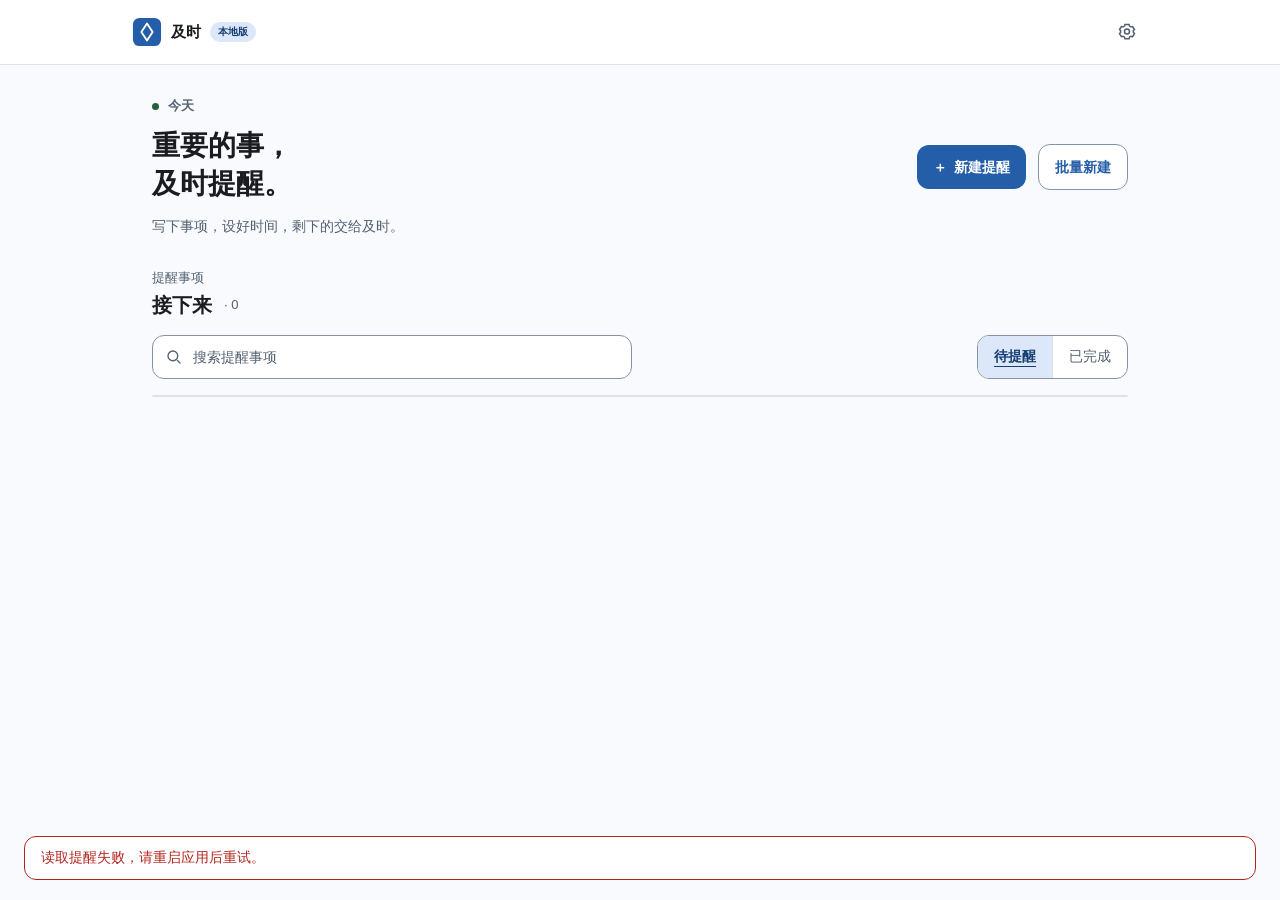
==== commit fd898fcd: "feat: four-corner popup layout and overflow modes (v2.5.0 candidate) Include QA-001/002/003 fixes an" ====
--- a/frontend/index.html
+++ b/frontend/index.html
@@ -64,7 +64,8 @@
         <div class="setting-row"><div><strong>默认延后时间</strong><small>直接输入任意整数分钟</small></div><label class="minute-stepper"><input id="snoozeInput" aria-label="默认延后时间，分钟" type="number" min="1" max="525600" step="1" /><span>分钟</span></label></div>
         <div class="setting-row"><div><strong>全部收起时间</strong><small>收起当前所有提醒，到时间后重新弹出仍到期的事项</small></div><label class="minute-stepper"><input id="collapseMinutesInput" aria-label="全部收起时间，分钟" type="number" min="1" max="1440" step="1" /><span>分钟</span></label></div>
         <div class="setting-row"><div><strong>提醒窗口始终置顶</strong><small>关闭后提醒照常弹出，但可被其他窗口覆盖</small></div><input id="popupAlwaysOnTopInput" type="checkbox" aria-label="提醒窗口始终置顶" /></div>
-        <div class="position-setting"><div><strong>提醒区域</strong><small>选择弹窗在屏幕上出现的位置</small></div><div id="positionGrid" class="position-grid" role="group" aria-label="提醒位置"><button data-position="top-left" title="左上" aria-label="左上"></button><button data-position="top-center" title="顶部居中" aria-label="顶部居中"></button><button data-position="top-right" title="右上" aria-label="右上"></button><button data-position="center-left" title="左侧居中" aria-label="左侧居中"></button><button data-position="center" title="屏幕中央" aria-label="屏幕中央"></button><button data-position="center-right" title="右侧居中" aria-label="右侧居中"></button><button data-position="bottom-left" title="左下" aria-label="左下"></button><button data-position="bottom-center" title="底部居中" aria-label="底部居中"></button><button data-position="bottom-right" title="右下" aria-label="右下"></button></div><span id="positionName" class="position-name">右下</span></div>
+        <div class="position-setting"><div><strong>提醒区域</strong><small>切换后，已显示的提醒移到各自屏幕的所选角落</small></div><div id="positionGrid" class="position-grid" role="group" aria-label="提醒位置，四个角落"><button type="button" data-position="top-left" aria-label="左上" aria-pressed="false"></button><button type="button" data-position="top-right" aria-label="右上" aria-pressed="false"></button><button type="button" data-position="bottom-left" aria-label="左下" aria-pressed="false"></button><button type="button" data-position="bottom-right" aria-label="右下" aria-pressed="false"></button></div><span id="positionName" class="position-name hidden">右下</span></div>
+        <div class="setting-row"><div><strong>空间不足时</strong><small>智能换列放不下时，自动改为重叠堆叠；点击露出的标题置前</small></div><select id="popupOverflow" class="setting-select" aria-label="弹窗空间不足时的排列方式"><option value="smart">智能换列</option><option value="overlap">重叠堆叠</option></select></div>
         <h3 class="settings-section-title">卡片外观</h3>
         <div class="setting-row"><div><strong>卡片之间的间距</strong><small>只调整自动排列的卡片，0～64 像素</small></div><label class="minute-stepper"><input id="popupGap" type="number" min="0" max="64" step="1" aria-label="卡片间距，像素" /><span>px</span></label></div>
         <div class="setting-row"><div><strong>距离屏幕边缘</strong><small>距可用区域边缘的距离，0～120 像素</small></div><label class="minute-stepper"><input id="popupMargin" type="number" min="0" max="120" step="1" aria-label="屏幕边距，像素" /><span>px</span></label></div>
@@ -80,8 +81,8 @@
         <div class="setting-row transfer-row"><div><strong>备份与迁移</strong><small>用通用 JSON 文件导出或导入提醒事项</small><span id="transferStatus" class="transfer-status" role="status">导入时会与本机提醒合并，不会覆盖现有事项</span></div><div class="transfer-actions"><button id="exportButton" class="setting-button">导出</button><button id="importButton" class="setting-button">导入</button><input id="importFile" class="hidden" type="file" accept=".json,application/json" /></div></div>
         <div class="setting-row"><div><strong>测试提醒</strong><small>立即在所选区域预览提醒弹窗</small></div><button id="testReminderButton" class="setting-button">测试</button></div>
         <h3 class="settings-section-title">关于软件</h3>
-        <div class="setting-row"><div><strong>当前版本</strong><small>及时提醒 Windows 桌面版</small></div><span class="version-number">2.4.4</span></div>
-        <details class="release-notes"><summary>查看更新日志</summary><div class="release-notes-content"><p><strong>2.4.4 · 2026-11-10</strong><br />固定编辑窗口的草稿和时间提示占位，避免滚轮调整时间时输入框跳动。</p><p><strong>2.4.3 · 2026-11-10</strong><br />增加保存失败提示和重复提交保护，补齐导入校验及列表 ID 转义。</p><p><strong>2.4.2 · 2026-11-10</strong><br />修正提醒卡片高度测量并切断缩放反馈循环；BUG-013 保留跟踪，待跨 DPI 验收。</p><p><strong>2.4.1 · 2026-11-09</strong><br />修复关闭置顶后提醒消失，以及过期时间无法用滚轮逐步调回未来的问题。</p><p><strong>2.4.0 · 2026-11-09</strong><br />提醒可一键全部收起并定时重现；增加收起时间和置顶设置；弹窗不抢正在输入的焦点。</p><p><strong>2.3.3 · 2026-10-29</strong><br />修正图片查看关闭按钮居中；新建提醒支持未保存草稿恢复，点击框外不再关闭。</p><p><strong>2.3.2 · 2026-10-29</strong><br />设置中新增版本与更新日志；修正 Windows 便携版缺少运行文件的问题。</p><p><strong>2.3.1 · 2026-10-29</strong><br />提醒图片支持点击放大查看。</p><p><strong>2.3.0 · 2026-10-29</strong><br />新增优先级、时间滚轮和提醒卡片间距设置。</p><p><strong>2.2.0 · 2026-10-26</strong><br />新增提醒图片附件，支持粘贴、拖入和本地备份。</p><p><strong>2.1.1 · 2026-10-26</strong><br />修复搜索结果的待办和完成排序。</p></div></details>
+        <div class="setting-row"><div><strong>当前版本</strong><small>及时提醒 Windows 桌面版</small></div><span class="version-number">2.5.0</span></div>
+        <details class="release-notes"><summary>查看更新日志</summary><div class="release-notes-content"><p><strong>2.5.0 · 2026-11-15 · 候选</strong><br />四角定位、已有卡片即时重排及智能换列/重叠堆叠；BUG-013 保留跟踪。</p><p><strong>2.4.5 · 2026-11-15 · 修复候选</strong><br />修复已有弹窗设置同步、导入日期校验和图片拖入链路；BUG-013 保留验收。</p><p><strong>2.4.4 · 2026-11-10</strong><br />固定编辑窗口的草稿和时间提示占位，避免滚轮调整时间时输入框跳动。</p><p><strong>2.4.3 · 2026-11-10</strong><br />增加保存失败提示和重复提交保护，补齐导入校验及列表 ID 转义。</p><p><strong>2.4.2 · 2026-11-10</strong><br />修正提醒卡片高度测量并切断缩放反馈循环；BUG-013 保留跟踪，待跨 DPI 验收。</p><p><strong>2.4.1 · 2026-11-09</strong><br />修复关闭置顶后提醒消失，以及过期时间无法用滚轮逐步调回未来的问题。</p><p><strong>2.4.0 · 2026-11-09</strong><br />提醒可一键全部收起并定时重现；增加收起时间和置顶设置；弹窗不抢正在输入的焦点。</p><p><strong>2.3.3 · 2026-10-29</strong><br />修正图片查看关闭按钮居中；新建提醒支持未保存草稿恢复，点击框外不再关闭。</p><p><strong>2.3.2 · 2026-10-29</strong><br />设置中新增版本与更新日志；修正 Windows 便携版缺少运行文件的问题。</p><p><strong>2.3.1 · 2026-10-29</strong><br />提醒图片支持点击放大查看。</p><p><strong>2.3.0 · 2026-10-29</strong><br />新增优先级、时间滚轮和提醒卡片间距设置。</p><p><strong>2.2.0 · 2026-10-26</strong><br />新增提醒图片附件，支持粘贴、拖入和本地备份。</p><p><strong>2.1.1 · 2026-10-26</strong><br />修复搜索结果的待办和完成排序。</p></div></details>
       </div><p class="settings-footnote">关闭窗口后仍会在系统托盘继续提醒；要完全退出，请右键托盘图标并选择“退出”。所有数据仅保存在本机。</p></div>
     </section>
   </div>
--- a/frontend/settings.css
+++ b/frontend/settings.css
@@ -17,7 +17,7 @@
 .position-setting > div:first-child { width: 100%; display: grid; gap: 4px; }
 .position-setting strong { font-size: 14px; }
 .position-setting small { color: #6e6e73; font-size: 11.5px; }
-.position-grid { width: 214px; padding: 12px; display: grid; grid-template-columns: repeat(3, 1fr); gap: 7px; border: 1px solid rgba(0, 0, 0, .09); border-radius: 12px; background: #fbfbfd; }
+.position-grid { width: 214px; padding: 12px; display: grid; grid-template-columns: repeat(2, 1fr); gap: 7px; border: 1px solid rgba(0, 0, 0, .09); border-radius: 12px; background: #fbfbfd; }
 .position-grid button { height: 31px; border: 1px solid rgba(0, 0, 0, .09); border-radius: 6px; background: #fff; cursor: pointer; }
 .position-grid button:hover { border-color: #0071e3; }
 .position-grid button.active { border-color: #0071e3; background: #0071e3; box-shadow: 0 3px 9px rgba(0, 113, 227, .2); }
--- a/frontend/dialogs.css
+++ b/frontend/dialogs.css
@@ -32,6 +32,10 @@
 .dialog-overlay .dialog-top h2 { margin: 0; font-size: 24px; line-height: 32px; letter-spacing: 0; }
 .dialog-overlay .dialog-top p { margin-top: var(--md-space-2); color: var(--md-on-surface-variant); font-size: var(--md-body-medium); line-height: 22px; }
 .dialog-overlay .dialog-close { flex-shrink: 0; width: 36px; height: 36px; border-radius: var(--md-radius-control); color: var(--md-on-surface-variant); background: var(--md-surface-container); }
+.dialog-overlay .dialog-close, .image-viewer-close { transition: background-color 160ms ease, color 160ms ease, filter 160ms ease; }
+.dialog-overlay .dialog-close:hover:not(:disabled), .image-viewer-close:hover:not(:disabled) { background: var(--md-primary-container); color: var(--md-on-primary-container); }
+.dialog-overlay .dialog-close:active:not(:disabled), .image-viewer-close:active:not(:disabled) { filter: brightness(.92); }
+@media (prefers-reduced-motion: reduce) { .dialog-overlay .dialog-close, .image-viewer-close { transition: none; } }
 .dialog-overlay button { font-family: inherit; }
 .dialog-overlay button:focus-visible,
 .dialog-overlay input:focus-visible,
@@ -91,9 +95,9 @@
 .dialog-overlay input[type="range"], .dialog-overlay input[type="checkbox"] { accent-color: var(--md-primary); }
 .dialog-overlay .position-setting { padding: var(--md-space-4); gap: var(--md-space-3); border-top: var(--md-border); }
 .dialog-overlay .position-grid { padding: var(--md-space-3); gap: var(--md-space-2); border: var(--md-border); background: var(--md-surface); }
-.dialog-overlay .position-grid button { height: 36px; border: 1px solid var(--md-outline); border-radius: var(--md-radius-small); background: var(--md-surface-lowest); }
+.dialog-overlay .position-grid button { height: 40px; border: 1px solid var(--md-outline); border-radius: var(--md-radius-small); color: var(--md-on-surface); background: var(--md-surface-lowest); }
 .dialog-overlay .position-grid button.active { border-color: var(--md-primary); background: var(--md-primary-container); box-shadow: none; }
-.dialog-overlay .position-grid button.active::after { content: "✓"; color: var(--md-on-primary-container); }
+.dialog-overlay .position-grid button.active::after { content: " ✓"; color: var(--md-on-primary-container); }
 .dialog-overlay .position-name { color: var(--md-on-surface-variant); font-size: var(--md-label); }
 .dialog-overlay .setting-button { min-width: 64px; height: 40px; padding-inline: var(--md-space-3); border: 1px solid var(--md-outline); border-radius: var(--md-radius-control); background: var(--md-surface-lowest); color: var(--md-primary); font-size: var(--md-body-medium); }
 .dialog-overlay .setting-button:hover { background: var(--md-primary-container); }
@@ -148,3 +152,4 @@
   .dialog-overlay .settings-dialog { padding: 0; }
   .dialog-overlay .settings-dialog .dialog-top, .dialog-overlay .settings-scroll { padding: 16px; }
 }
+.dialog-overlay .image-attachment.is-dragging :is(.image-drop-zone, .image-preview) { outline: var(--md-focus); outline-offset: -2px; }
